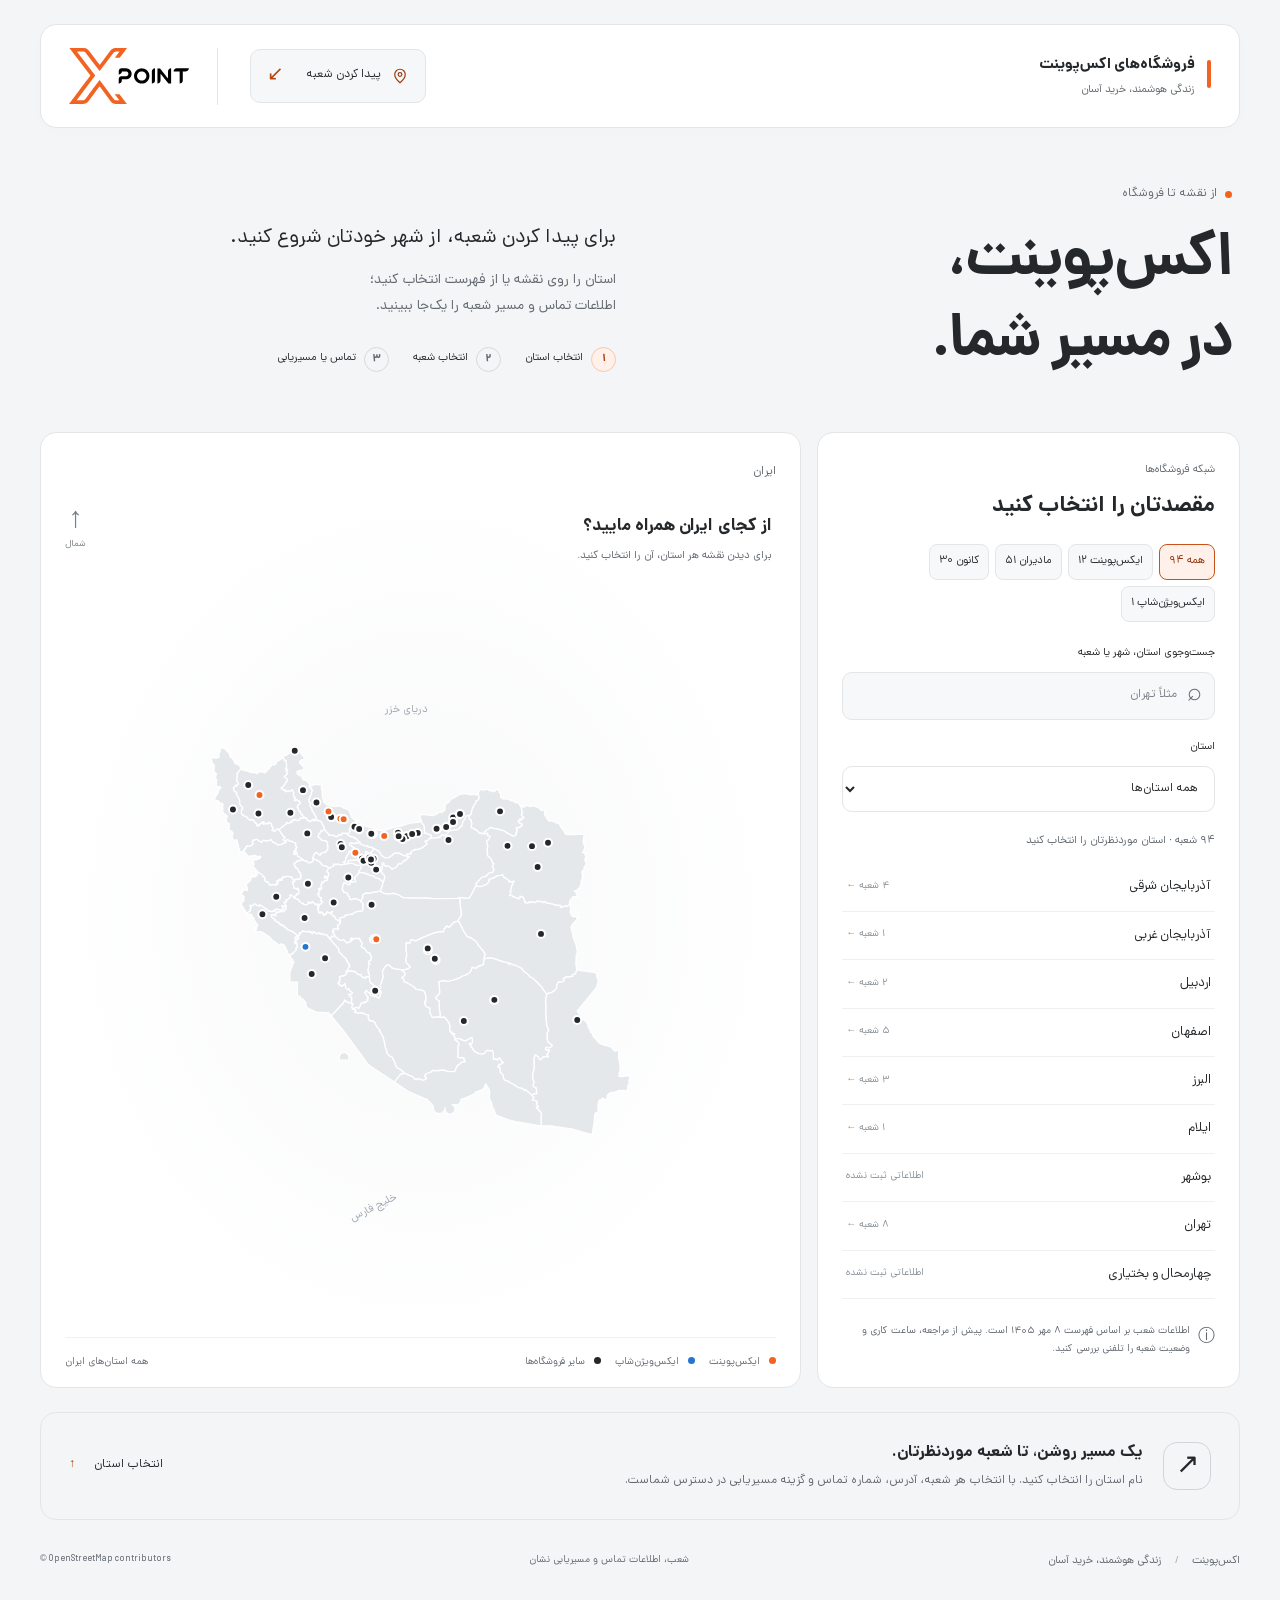
==== index.html @ 2e5a681f "Refine header with left logo and right aligned Persian identity" ====
<!doctype html>
<html lang="fa" dir="rtl">
<head>
  <meta charset="utf-8"><meta name="viewport" content="width=device-width,initial-scale=1">
  <title>شعب اکس‌پوینت | از نقشه تا فروشگاه</title>
  <meta name="description" content="استان خود را روی نقشه ایران انتخاب کنید و اطلاعات شعب اکس‌پوینت را ببینید.">
  <meta name="theme-color" content="#f4f5f6">
  <meta property="og:title" content="شعب اکس‌پوینت | از نقشه تا فروشگاه">
  <meta property="og:description" content="استان را انتخاب کنید، شعبه را پیدا کنید و مسیر را ببینید.">
  <link rel="icon" href="assets/xpoint.svg" type="image/svg+xml">
  <link rel="preload" href="assets/Dana-Regular.woff2" as="font" type="font/woff2" crossorigin>
  <link rel="stylesheet" href="style.css?v=6"><script src="app.js?v=6" defer></script>
</head>
<body>
  <a class="skip" href="#locator">رفتن به نقشه شعب</a>
  <header class="header wrap"><div class="header-title"><strong>فروشگاه‌های اکس‌پوینت</strong><span>زندگی هوشمند، خرید آسان</span></div><a class="header-link" href="#locator"><svg aria-hidden="true" viewBox="0 0 24 24" width="18" height="18" fill="none" stroke="currentColor" stroke-width="1.6"><path d="M19 10c0 5-7 11-7 11S5 15 5 10a7 7 0 1 1 14 0Z"/><circle cx="12" cy="10" r="2.5"/></svg> پیدا کردن شعبه <span aria-hidden="true">↙</span></a><a class="brand" href="#" aria-label="اکس‌پوینت؛ نقشه ایران"><img src="assets/xpoint.svg" alt="X.point" width="120" height="57"></a></header>
  <main class="wrap">
    <section class="intro"><div><p class="eyebrow"><span></span> از نقشه تا فروشگاه</p><h1>اکس‌پوینت،<br>در مسیر شما.</h1></div><div class="intro-copy"><p>برای پیدا کردن شعبه، از شهر خودتان شروع کنید.</p><p class="muted">استان را روی نقشه یا از فهرست انتخاب کنید؛<br>اطلاعات تماس و مسیر شعبه را یک‌جا ببینید.</p><ol class="steps" aria-label="مراحل پیدا کردن شعبه"><li><b>۱</b> انتخاب استان</li><li><b>۲</b> انتخاب شعبه</li><li><b>۳</b> تماس یا مسیریابی</li></ol></div></section>
    <section id="locator" class="locator" aria-label="پیدا کردن شعب اکس‌پوینت">
      <div class="map-panel"><div class="map-top"><nav aria-label="مسیر نقشه"><button id="home" class="crumb" type="button">ایران</button><span id="province-crumb"></span></nav><button id="reset" type="button" class="text-button" hidden>بازگشت به نقشه ایران ↗</button></div><div class="map-heading"><h2 id="map-title">از کجای ایران همراه مایید؟</h2><p id="map-subtitle">برای دیدن نقشه هر استان، آن را انتخاب کنید.</p></div><div class="map-stage" id="map-stage"><svg id="map" viewBox="0 0 800 620" role="group" aria-label="نقشه تعاملی استان‌های ایران"><g id="regions"></g><g id="pins"></g></svg><div class="map-loading" id="map-loading" role="status">در حال آماده‌سازی نقشه…</div><div class="map-tooltip" id="tooltip" aria-hidden="true"></div><span class="sea caspian" id="caspian">دریای خزر</span><span class="sea gulf" id="gulf">خلیج فارس</span><div class="compass" aria-hidden="true">↑<small>شمال</small></div></div><div class="map-bottom"><div class="map-legend"><span><i class="legend-dot"></i> ایکس‌پوینت</span><span><i class="legend-dot xvision"></i> ایکس‌ویژن‌شاپ</span><span><i class="legend-dot other"></i> سایر فروشگاه‌ها</span></div><span id="map-caption">همه استان‌های ایران</span></div></div>
      <aside class="results"><div class="results-head"><span class="eyebrow">شبکه فروشگاه‌ها</span><h2 id="results-title">مقصدتان را انتخاب کنید</h2></div><div class="category-filters" id="category-filters" role="group" aria-label="نوع فروشگاه"></div><label class="search-label" for="search">جست‌وجوی استان، شهر یا شعبه</label><div class="search-box"><span aria-hidden="true">⌕</span><input id="search" type="search" placeholder="مثلاً تهران" autocomplete="off"><button id="clear-search" type="button" aria-label="پاک کردن جست‌وجو" hidden>×</button></div><label class="search-label" for="province-select">استان</label><select id="province-select"><option value="">همه استان‌ها</option></select><div id="status" role="status" class="status"></div><div id="result-list" class="result-list"></div><div class="data-note"><span aria-hidden="true">ⓘ</span><p>اطلاعات شعب بر اساس فهرست ۸ مهر ۱۴۰۵ است. پیش از مراجعه، ساعت کاری و وضعیت شعبه را تلفنی بررسی کنید.</p></div></aside>
    </section>
    <section class="guide"><div class="guide-mark" aria-hidden="true">↗</div><div><h2>یک مسیر روشن، تا شعبه موردنظرتان.</h2><p>نام استان را انتخاب کنید. با انتخاب هر شعبه، آدرس، شماره تماس و گزینه مسیریابی در دسترس شماست.</p></div><a href="#locator">انتخاب استان <span aria-hidden="true">↑</span></a></section>
  </main>
  <footer class="wrap footer"><span>اکس‌پوینت <span class="separator">/</span> زندگی هوشمند، خرید آسان</span><small>شعب، اطلاعات تماس و مسیریابی نشان</small><a href="https://www.openstreetmap.org/copyright" target="_blank" rel="noopener noreferrer" lang="en" dir="ltr">© OpenStreetMap contributors</a></footer>
  <noscript><p class="noscript">برای استفاده از نقشه تعاملی، جاوااسکریپت مرورگر را فعال کنید.</p></noscript>
</body></html>
---- style.css ----
@font-face{font-family:Dana;src:url('assets/Dana-Regular.woff2') format('woff2');font-weight:400;font-display:swap}@font-face{font-family:Dana;src:url('assets/Dana-Bold.woff2') format('woff2');font-weight:700;font-display:swap}
:root{--orange:#f26322;--ink:#25282b;--muted:#626970;--field:#f4f5f6;--line:#e3e5e7;--white:#fff;--soft:#fff1e9}*{box-sizing:border-box}html{scroll-behavior:smooth;scroll-padding-top:24px}body{margin:0;background:var(--field);color:var(--ink);font-family:Dana,Tahoma,sans-serif;line-height:1.8}button,input,select{font:inherit}button,a,select{-webkit-tap-highlight-color:transparent}button,a{touch-action:manipulation}button{cursor:pointer}a{color:inherit;text-decoration:none}button{color:inherit}button:focus-visible,a:focus-visible,input:focus-visible,select:focus-visible,[role=button]:focus-visible{outline:3px solid #ad3d0b;outline-offset:4px}button[hidden],[hidden]{display:none!important}.wrap{width:min(1280px,calc(100% - 80px));margin-inline:auto}.header{display:grid;grid-template-columns:minmax(0,1fr) auto auto;align-items:center;gap:32px;min-height:104px;padding:20px 28px;margin-top:24px;border:1px solid var(--line);border-radius:16px;background:#fff;box-shadow:0 4px 24px #25282b03}.brand{display:flex;align-items:center;justify-content:center;padding-right:28px;border-right:1px solid var(--line)}.brand img{object-fit:contain}.header-title{font-size:15px;line-height:1.8;position:relative;padding-right:16px}.header-title:before{content:"";position:absolute;right:0;top:8px;width:4px;height:28px;background:var(--orange);border-radius:4px}.header-title strong{display:block;font-weight:700}.header-title span{display:block;font-size:11px;color:var(--muted);margin-top:2px}.header-link{display:flex;align-items:center;gap:10px;min-height:44px;padding:8px 16px;border-radius:10px;background:#f6f7f8;border:1px solid var(--line);font-size:12px;transition:background .18s,border-color .18s}.header-link:hover{background:var(--soft);border-color:#f3c4ad}.header-link>svg{color:#9c3d13}.header-link span{color:#b84512;margin-right:12px;font-size:20px}.intro{display:grid;grid-template-columns:1fr 1fr;align-items:center;padding:56px 8px 48px;gap:48px}.eyebrow{font-size:12px;color:var(--muted);margin:0 0 16px;display:flex;align-items:center;gap:8px}.eyebrow span{width:7px;height:7px;background:var(--orange);border-radius:50%}h1{font-size:clamp(38px,4.7vw,64px);line-height:1.35;letter-spacing:-2px;margin:0;font-weight:700}.intro-copy{padding-top:24px}.intro-copy>p:first-child{font-size:20px;margin:0 0 12px}.muted{color:var(--muted);font-size:14px;margin:0}.steps{list-style:none;padding:0;margin:28px 0 0;display:flex;align-items:center;gap:24px;font-size:11px}.steps li{display:flex;align-items:center;gap:8px;white-space:nowrap}.steps b{border:1px solid #d7dadd;border-radius:50%;width:25px;height:25px;display:grid;place-items:center;font-size:11px;color:var(--muted)}.steps li:first-child b{background:var(--soft);border-color:#f5c8b2;color:#aa3e0c}.locator{display:grid;grid-template-columns:minmax(0,1.8fr) minmax(320px,1fr);direction:ltr;gap:16px;align-items:stretch;scroll-margin-top:20px}.map-panel,.results{direction:rtl;border-radius:16px;background:var(--white);border:1px solid var(--line);overflow:hidden}.map-panel{padding:24px 24px 0;position:relative;display:flex;flex-direction:column;min-height:620px}.map-top{display:flex;justify-content:space-between;align-items:center;min-height:32px;font-size:12px}.crumb{border:0;background:none;padding:0;color:var(--muted)}#province-crumb{font-size:12px}#province-crumb:empty{display:none}#province-crumb:not(:empty):before{content:' / ';padding:0 10px;color:#9b9fa4}.text-button{border:0;background:none;font-size:11px;color:#a64215;padding:4px}.map-heading{position:absolute;top:79px;right:28px;z-index:1;pointer-events:none}.map-heading h2{font-size:17px;margin:0 0 4px}.map-heading p{font-size:11px;color:var(--muted);margin:0}.map-stage{position:relative;flex:1;min-height:480px;display:flex;align-items:center;justify-content:center;background:radial-gradient(ellipse at center,#f7f8f9,white 70%)}#map{width:100%;height:490px;overflow:visible}.region{fill:#e5e8eb;stroke:#fff;stroke-width:1.25;vector-effect:non-scaling-stroke;cursor:pointer;transition:fill .18s}.region:hover,.region:focus-visible{fill:#d7dce1;outline:none;stroke:#65717d;stroke-width:2}.region.selected{fill:#e5e8eb;stroke:#fff}.region.dim{fill:#f1f2f3;cursor:pointer}.map-tooltip{position:absolute;pointer-events:none;padding:5px 13px;background:#25282b;color:#fff;border-radius:8px;font-size:12px;opacity:0;z-index:4;transform:translate(-50%,-120%)}.map-tooltip.visible{opacity:1}.sea{position:absolute;color:#9da7b0;font-size:11px;pointer-events:none}.caspian{top:25%;left:45%}.gulf{bottom:14%;left:40%;transform:rotate(-27deg)}.compass{position:absolute;left:0;top:16px;font-size:29px;color:#7a8289;line-height:1.2;text-align:center}.compass small{display:block;font-size:9px}.map-bottom{border-top:1px solid #eef0f1;display:flex;align-items:center;justify-content:space-between;gap:12px;font-size:10px;color:var(--muted);min-height:50px}.legend-dot{display:inline-block;width:7px;height:7px;background:var(--orange);border-radius:50%;margin-left:6px}.legend-dot.other{background:#25282b}.legend-dot.xvision{background:#2474d2}.map-legend{display:flex;gap:14px;flex-wrap:wrap}.map-bottom{flex-wrap:wrap;padding:10px 0}.map-loading{position:absolute;font-size:13px;color:var(--muted)}.results{padding:28px 24px;display:flex;flex-direction:column}.results-head .eyebrow{font-size:11px;margin-bottom:8px}.results-head h2{font-size:22px;line-height:1.6;margin:0 0 24px}.search-label{font-size:11px;display:block;margin-bottom:8px}.search-box{display:flex;align-items:center;background:#f7f8f9;border:1px solid var(--line);border-radius:10px;padding:0 12px;margin-bottom:18px;height:48px;gap:8px}.search-box>span{font-size:25px;color:var(--muted)}input{border:0;background:none;width:100%;min-width:0;font-size:12px;outline-offset:0}input::placeholder{color:#7d848b}input::-webkit-search-cancel-button{display:none}.search-box button{background:none;border:0;font-size:22px}select{width:100%;height:46px;background:white;border:1px solid var(--line);border-radius:10px;padding:0 12px;font-size:12px;color:var(--ink)}.status{font-size:11px;color:var(--muted);margin:20px 0 12px}.result-list{max-height:380px;overflow-y:auto;scrollbar-width:thin;min-height:130px}.province-option{display:flex;align-items:center;justify-content:space-between;width:100%;background:none;border:0;border-bottom:1px solid #eef0f1;padding:12px 4px;text-align:right;font-size:13px;gap:10px}.province-option:hover{color:#b64410;background:#fff8f4}.province-option span{font-size:18px;color:#879099}.empty{border:1px dashed #d9dde1;border-radius:12px;padding:24px 16px;text-align:center;background:#fafbfc}.empty .empty-icon{font-size:29px;color:#8b939b}.empty h3{font-size:14px;margin:8px 0}.empty p{font-size:12px;color:var(--muted);margin:0}.data-note{margin-top:auto;padding-top:20px;display:flex;gap:8px;color:var(--muted)}.data-note>span{font-size:17px}.data-note p{font-size:10px;margin:0}.branch-card{padding:16px;border:1px solid var(--line);border-radius:12px;margin-bottom:12px;cursor:pointer}.branch-card.active{border-color:var(--orange);background:#fffaf7}.branch-card h3{font-size:15px;margin:0 0 8px}.branch-card p{font-size:12px;margin:6px 0;color:var(--muted)}.branch-city{font-size:10px;color:#a83e0d}.branch-actions{display:flex;gap:8px;margin-top:16px;flex-wrap:wrap}.branch-actions a{font-size:11px;padding:8px 12px;background:#f3f4f5;border-radius:8px}.branch-actions a.primary{background:var(--orange);color:#181818;font-weight:700}.pin{cursor:pointer;stroke:white;stroke-width:2;vector-effect:non-scaling-stroke;fill:#25282b}.pin[data-store-category="xpoint"]{fill:var(--orange)}.pin[data-store-category="xvision"]{fill:#2474d2}.pin.active{stroke:#59636c;stroke-width:3}.pin:hover,.pin:focus-visible{stroke:#59636c;stroke-width:3;outline:none}.guide{margin:24px 0 0;padding:26px 28px;display:flex;align-items:center;gap:20px;border:1px solid var(--line);border-radius:16px}.guide-mark{width:48px;height:48px;border:1px solid #d1d5d9;border-radius:14px;font-size:28px;display:grid;place-items:center;flex-shrink:0}.guide h2{font-size:16px;margin:0 0 3px}.guide p{font-size:12px;color:var(--muted);margin:0}.guide>a{margin-right:auto;font-size:12px;white-space:nowrap}.guide>a span{margin-right:16px;color:#ac410f}.footer{display:flex;justify-content:space-between;padding:32px 0;font-size:11px;color:var(--muted);gap:20px}.footer small{font-size:10px}.separator{padding:0 10px;color:#afb4ba}.skip{position:fixed;top:-100px;right:16px;z-index:10;background:white;padding:10px}.skip:focus{top:10px}.noscript{padding:24px;text-align:center}.error-message{padding:24px;font-size:13px}.retry{display:block;margin:12px auto;padding:8px 18px;border:1px solid var(--line);border-radius:8px;background:white}
@media(min-width:1500px){.intro{padding-top:64px;padding-bottom:56px}}@media(max-width:1000px){.wrap{width:calc(100% - 40px)}.locator{grid-template-columns:minmax(0,1.4fr) minmax(290px,1fr)}.steps{gap:12px}.intro{gap:24px}h1{font-size:48px}.intro-copy>p:first-child{font-size:17px}.map-panel{padding:20px 16px 0}.map-heading{right:20px}.results{padding:24px 18px}}@media(max-width:740px){.wrap{width:calc(100% - 32px)}.header{grid-template-columns:minmax(0,1fr) auto;min-height:88px;gap:16px;padding:16px;margin-top:16px;border-radius:14px}.brand{padding-right:16px}.brand img{width:96px;height:46px}.header-title{font-size:12px;padding-right:0}.header-title:before{display:none}.header-title span{font-size:10px}.header-link{display:none}.intro{grid-template-columns:1fr;gap:20px;padding:32px 4px}h1{font-size:43px;letter-spacing:-1px}h1 br{display:none}.intro-copy{padding:0}.intro-copy>p:first-child{font-size:16px}.muted{font-size:12px}.muted br{display:none}.eyebrow{margin-bottom:12px}.steps{margin-top:20px;gap:16px;font-size:10px}.steps b{width:22px;height:22px}.locator{grid-template-columns:1fr;gap:16px}.map-panel{min-height:455px}.map-stage{min-height:340px}#map{height:345px}.map-heading{top:64px}.map-heading h2{font-size:14px}.map-heading p{font-size:10px}.map-bottom{min-height:44px}.compass{top:54px;font-size:24px}.results{padding:24px}.results-head h2{font-size:20px;margin-bottom:18px}.result-list{max-height:280px}.guide{padding:20px;gap:12px;flex-wrap:wrap}.guide h2{font-size:14px}.guide p{font-size:11px}.guide-mark{display:none}.guide>a{margin-right:0}.footer{flex-direction:column;gap:4px;padding:24px 0}.sea{font-size:9px}}
@media(prefers-reduced-motion:reduce){html{scroll-behavior:auto}*,*:before,*:after{transition:none!important;animation:none!important}}
.category-filters{display:flex;flex-wrap:wrap;gap:6px;margin:-4px 0 22px}.category-filters button{border:1px solid var(--line);background:#f7f8f9;border-radius:8px;padding:6px 9px;font-size:11px;min-height:36px}.category-filters button[aria-pressed=true]{border-color:#c9521c;background:var(--soft);color:#8e3009}.branch-meta{display:flex;justify-content:space-between;gap:8px;align-items:center;margin-bottom:8px}.category-badge{font-size:10px;background:#eff1f3;padding:2px 8px;border-radius:6px}.branch-card .branch-status{color:#8f390e;background:#fff1e9;border-radius:6px;padding:6px 8px;font-size:11px}.branch-card .location-note{font-size:10px;color:#626970}.phone-number{white-space:pre-line;text-align:right;unicode-bidi:plaintext}.copy-address{border:1px solid var(--line);background:white;border-radius:8px;padding:8px 10px;font-size:11px}.province-option span{font-size:10px}.result-list{max-height:440px}.footer>a{font-size:9px}.branch-actions a,.branch-actions button{min-height:40px;display:inline-flex;align-items:center}
@media(max-width:740px){.result-list{max-height:460px}}
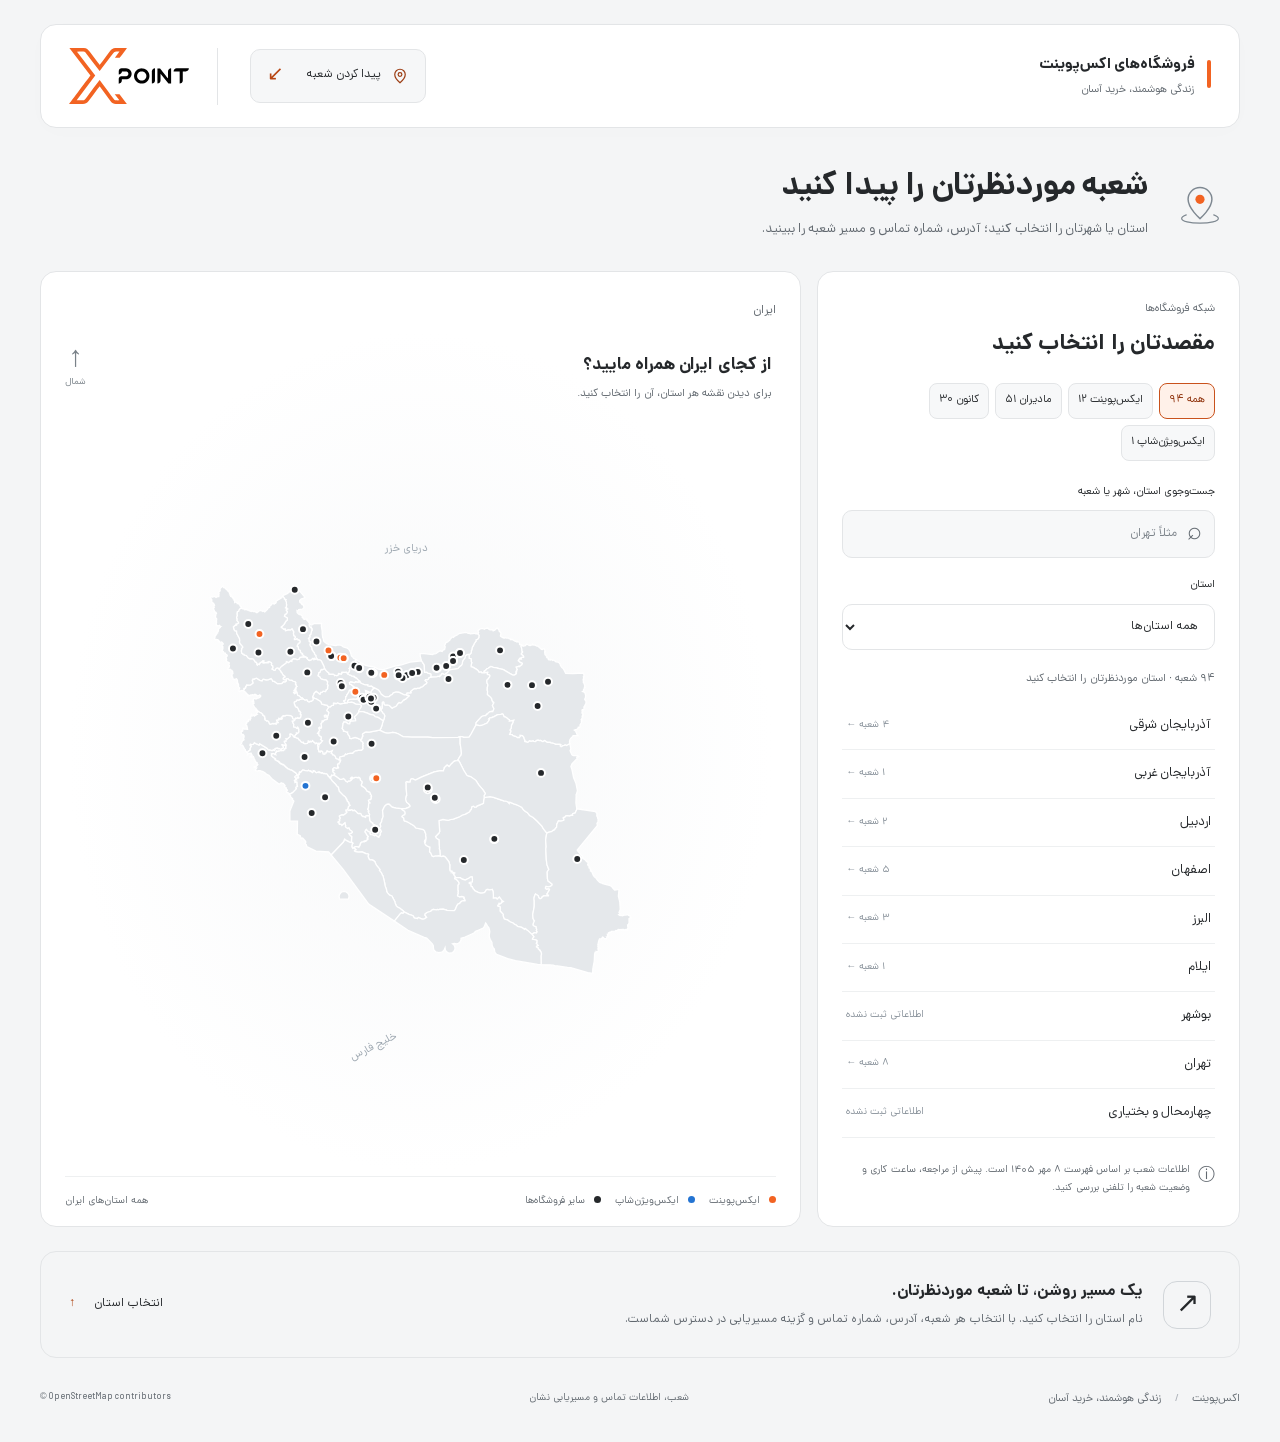
==== commit d70ba352: "Replace oversized hero with compact branch finder introduction" ====
--- a/index.html
+++ b/index.html
@@ -9,13 +9,13 @@
   <meta property="og:description" content="استان را انتخاب کنید، شعبه را پیدا کنید و مسیر را ببینید.">
   <link rel="icon" href="assets/xpoint.svg" type="image/svg+xml">
   <link rel="preload" href="assets/Dana-Regular.woff2" as="font" type="font/woff2" crossorigin>
-  <link rel="stylesheet" href="style.css?v=6"><script src="app.js?v=6" defer></script>
+  <link rel="stylesheet" href="style.css?v=7"><script src="app.js?v=7" defer></script>
 </head>
 <body>
   <a class="skip" href="#locator">رفتن به نقشه شعب</a>
   <header class="header wrap"><div class="header-title"><strong>فروشگاه‌های اکس‌پوینت</strong><span>زندگی هوشمند، خرید آسان</span></div><a class="header-link" href="#locator"><svg aria-hidden="true" viewBox="0 0 24 24" width="18" height="18" fill="none" stroke="currentColor" stroke-width="1.6"><path d="M19 10c0 5-7 11-7 11S5 15 5 10a7 7 0 1 1 14 0Z"/><circle cx="12" cy="10" r="2.5"/></svg> پیدا کردن شعبه <span aria-hidden="true">↙</span></a><a class="brand" href="#" aria-label="اکس‌پوینت؛ نقشه ایران"><img src="assets/xpoint.svg" alt="X.point" width="120" height="57"></a></header>
   <main class="wrap">
-    <section class="intro"><div><p class="eyebrow"><span></span> از نقشه تا فروشگاه</p><h1>اکس‌پوینت،<br>در مسیر شما.</h1></div><div class="intro-copy"><p>برای پیدا کردن شعبه، از شهر خودتان شروع کنید.</p><p class="muted">استان را روی نقشه یا از فهرست انتخاب کنید؛<br>اطلاعات تماس و مسیر شعبه را یک‌جا ببینید.</p><ol class="steps" aria-label="مراحل پیدا کردن شعبه"><li><b>۱</b> انتخاب استان</li><li><b>۲</b> انتخاب شعبه</li><li><b>۳</b> تماس یا مسیریابی</li></ol></div></section>
+    <section class="locator-intro" aria-labelledby="page-title"><div class="intro-symbol" aria-hidden="true"><svg viewBox="0 0 48 48" fill="none"><path d="M37 20c0 10-13 21-13 21S11 30 11 20a13 13 0 1 1 26 0Z" stroke="currentColor" stroke-width="1.6"/><circle cx="24" cy="20" r="5" fill="#f26322"/><path d="M9 37c-3 1-5 2-5 4 0 3 9 5 20 5s20-2 20-5c0-2-2-3-5-4" stroke="currentColor" stroke-width="1.3" stroke-linecap="round"/></svg></div><div><h1 id="page-title">شعبه موردنظرتان را پیدا کنید</h1><p>استان یا شهرتان را انتخاب کنید؛ آدرس، شماره تماس و مسیر شعبه را ببینید.</p></div></section>
     <section id="locator" class="locator" aria-label="پیدا کردن شعب اکس‌پوینت">
       <div class="map-panel"><div class="map-top"><nav aria-label="مسیر نقشه"><button id="home" class="crumb" type="button">ایران</button><span id="province-crumb"></span></nav><button id="reset" type="button" class="text-button" hidden>بازگشت به نقشه ایران ↗</button></div><div class="map-heading"><h2 id="map-title">از کجای ایران همراه مایید؟</h2><p id="map-subtitle">برای دیدن نقشه هر استان، آن را انتخاب کنید.</p></div><div class="map-stage" id="map-stage"><svg id="map" viewBox="0 0 800 620" role="group" aria-label="نقشه تعاملی استان‌های ایران"><g id="regions"></g><g id="pins"></g></svg><div class="map-loading" id="map-loading" role="status">در حال آماده‌سازی نقشه…</div><div class="map-tooltip" id="tooltip" aria-hidden="true"></div><span class="sea caspian" id="caspian">دریای خزر</span><span class="sea gulf" id="gulf">خلیج فارس</span><div class="compass" aria-hidden="true">↑<small>شمال</small></div></div><div class="map-bottom"><div class="map-legend"><span><i class="legend-dot"></i> ایکس‌پوینت</span><span><i class="legend-dot xvision"></i> ایکس‌ویژن‌شاپ</span><span><i class="legend-dot other"></i> سایر فروشگاه‌ها</span></div><span id="map-caption">همه استان‌های ایران</span></div></div>
       <aside class="results"><div class="results-head"><span class="eyebrow">شبکه فروشگاه‌ها</span><h2 id="results-title">مقصدتان را انتخاب کنید</h2></div><div class="category-filters" id="category-filters" role="group" aria-label="نوع فروشگاه"></div><label class="search-label" for="search">جست‌وجوی استان، شهر یا شعبه</label><div class="search-box"><span aria-hidden="true">⌕</span><input id="search" type="search" placeholder="مثلاً تهران" autocomplete="off"><button id="clear-search" type="button" aria-label="پاک کردن جست‌وجو" hidden>×</button></div><label class="search-label" for="province-select">استان</label><select id="province-select"><option value="">همه استان‌ها</option></select><div id="status" role="status" class="status"></div><div id="result-list" class="result-list"></div><div class="data-note"><span aria-hidden="true">ⓘ</span><p>اطلاعات شعب بر اساس فهرست ۸ مهر ۱۴۰۵ است. پیش از مراجعه، ساعت کاری و وضعیت شعبه را تلفنی بررسی کنید.</p></div></aside>
--- a/style.css
+++ b/style.css
@@ -1,6 +1,9 @@
 @font-face{font-family:Dana;src:url('assets/Dana-Regular.woff2') format('woff2');font-weight:400;font-display:swap}@font-face{font-family:Dana;src:url('assets/Dana-Bold.woff2') format('woff2');font-weight:700;font-display:swap}
-:root{--orange:#f26322;--ink:#25282b;--muted:#626970;--field:#f4f5f6;--line:#e3e5e7;--white:#fff;--soft:#fff1e9}*{box-sizing:border-box}html{scroll-behavior:smooth;scroll-padding-top:24px}body{margin:0;background:var(--field);color:var(--ink);font-family:Dana,Tahoma,sans-serif;line-height:1.8}button,input,select{font:inherit}button,a,select{-webkit-tap-highlight-color:transparent}button,a{touch-action:manipulation}button{cursor:pointer}a{color:inherit;text-decoration:none}button{color:inherit}button:focus-visible,a:focus-visible,input:focus-visible,select:focus-visible,[role=button]:focus-visible{outline:3px solid #ad3d0b;outline-offset:4px}button[hidden],[hidden]{display:none!important}.wrap{width:min(1280px,calc(100% - 80px));margin-inline:auto}.header{display:grid;grid-template-columns:minmax(0,1fr) auto auto;align-items:center;gap:32px;min-height:104px;padding:20px 28px;margin-top:24px;border:1px solid var(--line);border-radius:16px;background:#fff;box-shadow:0 4px 24px #25282b03}.brand{display:flex;align-items:center;justify-content:center;padding-right:28px;border-right:1px solid var(--line)}.brand img{object-fit:contain}.header-title{font-size:15px;line-height:1.8;position:relative;padding-right:16px}.header-title:before{content:"";position:absolute;right:0;top:8px;width:4px;height:28px;background:var(--orange);border-radius:4px}.header-title strong{display:block;font-weight:700}.header-title span{display:block;font-size:11px;color:var(--muted);margin-top:2px}.header-link{display:flex;align-items:center;gap:10px;min-height:44px;padding:8px 16px;border-radius:10px;background:#f6f7f8;border:1px solid var(--line);font-size:12px;transition:background .18s,border-color .18s}.header-link:hover{background:var(--soft);border-color:#f3c4ad}.header-link>svg{color:#9c3d13}.header-link span{color:#b84512;margin-right:12px;font-size:20px}.intro{display:grid;grid-template-columns:1fr 1fr;align-items:center;padding:56px 8px 48px;gap:48px}.eyebrow{font-size:12px;color:var(--muted);margin:0 0 16px;display:flex;align-items:center;gap:8px}.eyebrow span{width:7px;height:7px;background:var(--orange);border-radius:50%}h1{font-size:clamp(38px,4.7vw,64px);line-height:1.35;letter-spacing:-2px;margin:0;font-weight:700}.intro-copy{padding-top:24px}.intro-copy>p:first-child{font-size:20px;margin:0 0 12px}.muted{color:var(--muted);font-size:14px;margin:0}.steps{list-style:none;padding:0;margin:28px 0 0;display:flex;align-items:center;gap:24px;font-size:11px}.steps li{display:flex;align-items:center;gap:8px;white-space:nowrap}.steps b{border:1px solid #d7dadd;border-radius:50%;width:25px;height:25px;display:grid;place-items:center;font-size:11px;color:var(--muted)}.steps li:first-child b{background:var(--soft);border-color:#f5c8b2;color:#aa3e0c}.locator{display:grid;grid-template-columns:minmax(0,1.8fr) minmax(320px,1fr);direction:ltr;gap:16px;align-items:stretch;scroll-margin-top:20px}.map-panel,.results{direction:rtl;border-radius:16px;background:var(--white);border:1px solid var(--line);overflow:hidden}.map-panel{padding:24px 24px 0;position:relative;display:flex;flex-direction:column;min-height:620px}.map-top{display:flex;justify-content:space-between;align-items:center;min-height:32px;font-size:12px}.crumb{border:0;background:none;padding:0;color:var(--muted)}#province-crumb{font-size:12px}#province-crumb:empty{display:none}#province-crumb:not(:empty):before{content:' / ';padding:0 10px;color:#9b9fa4}.text-button{border:0;background:none;font-size:11px;color:#a64215;padding:4px}.map-heading{position:absolute;top:79px;right:28px;z-index:1;pointer-events:none}.map-heading h2{font-size:17px;margin:0 0 4px}.map-heading p{font-size:11px;color:var(--muted);margin:0}.map-stage{position:relative;flex:1;min-height:480px;display:flex;align-items:center;justify-content:center;background:radial-gradient(ellipse at center,#f7f8f9,white 70%)}#map{width:100%;height:490px;overflow:visible}.region{fill:#e5e8eb;stroke:#fff;stroke-width:1.25;vector-effect:non-scaling-stroke;cursor:pointer;transition:fill .18s}.region:hover,.region:focus-visible{fill:#d7dce1;outline:none;stroke:#65717d;stroke-width:2}.region.selected{fill:#e5e8eb;stroke:#fff}.region.dim{fill:#f1f2f3;cursor:pointer}.map-tooltip{position:absolute;pointer-events:none;padding:5px 13px;background:#25282b;color:#fff;border-radius:8px;font-size:12px;opacity:0;z-index:4;transform:translate(-50%,-120%)}.map-tooltip.visible{opacity:1}.sea{position:absolute;color:#9da7b0;font-size:11px;pointer-events:none}.caspian{top:25%;left:45%}.gulf{bottom:14%;left:40%;transform:rotate(-27deg)}.compass{position:absolute;left:0;top:16px;font-size:29px;color:#7a8289;line-height:1.2;text-align:center}.compass small{display:block;font-size:9px}.map-bottom{border-top:1px solid #eef0f1;display:flex;align-items:center;justify-content:space-between;gap:12px;font-size:10px;color:var(--muted);min-height:50px}.legend-dot{display:inline-block;width:7px;height:7px;background:var(--orange);border-radius:50%;margin-left:6px}.legend-dot.other{background:#25282b}.legend-dot.xvision{background:#2474d2}.map-legend{display:flex;gap:14px;flex-wrap:wrap}.map-bottom{flex-wrap:wrap;padding:10px 0}.map-loading{position:absolute;font-size:13px;color:var(--muted)}.results{padding:28px 24px;display:flex;flex-direction:column}.results-head .eyebrow{font-size:11px;margin-bottom:8px}.results-head h2{font-size:22px;line-height:1.6;margin:0 0 24px}.search-label{font-size:11px;display:block;margin-bottom:8px}.search-box{display:flex;align-items:center;background:#f7f8f9;border:1px solid var(--line);border-radius:10px;padding:0 12px;margin-bottom:18px;height:48px;gap:8px}.search-box>span{font-size:25px;color:var(--muted)}input{border:0;background:none;width:100%;min-width:0;font-size:12px;outline-offset:0}input::placeholder{color:#7d848b}input::-webkit-search-cancel-button{display:none}.search-box button{background:none;border:0;font-size:22px}select{width:100%;height:46px;background:white;border:1px solid var(--line);border-radius:10px;padding:0 12px;font-size:12px;color:var(--ink)}.status{font-size:11px;color:var(--muted);margin:20px 0 12px}.result-list{max-height:380px;overflow-y:auto;scrollbar-width:thin;min-height:130px}.province-option{display:flex;align-items:center;justify-content:space-between;width:100%;background:none;border:0;border-bottom:1px solid #eef0f1;padding:12px 4px;text-align:right;font-size:13px;gap:10px}.province-option:hover{color:#b64410;background:#fff8f4}.province-option span{font-size:18px;color:#879099}.empty{border:1px dashed #d9dde1;border-radius:12px;padding:24px 16px;text-align:center;background:#fafbfc}.empty .empty-icon{font-size:29px;color:#8b939b}.empty h3{font-size:14px;margin:8px 0}.empty p{font-size:12px;color:var(--muted);margin:0}.data-note{margin-top:auto;padding-top:20px;display:flex;gap:8px;color:var(--muted)}.data-note>span{font-size:17px}.data-note p{font-size:10px;margin:0}.branch-card{padding:16px;border:1px solid var(--line);border-radius:12px;margin-bottom:12px;cursor:pointer}.branch-card.active{border-color:var(--orange);background:#fffaf7}.branch-card h3{font-size:15px;margin:0 0 8px}.branch-card p{font-size:12px;margin:6px 0;color:var(--muted)}.branch-city{font-size:10px;color:#a83e0d}.branch-actions{display:flex;gap:8px;margin-top:16px;flex-wrap:wrap}.branch-actions a{font-size:11px;padding:8px 12px;background:#f3f4f5;border-radius:8px}.branch-actions a.primary{background:var(--orange);color:#181818;font-weight:700}.pin{cursor:pointer;stroke:white;stroke-width:2;vector-effect:non-scaling-stroke;fill:#25282b}.pin[data-store-category="xpoint"]{fill:var(--orange)}.pin[data-store-category="xvision"]{fill:#2474d2}.pin.active{stroke:#59636c;stroke-width:3}.pin:hover,.pin:focus-visible{stroke:#59636c;stroke-width:3;outline:none}.guide{margin:24px 0 0;padding:26px 28px;display:flex;align-items:center;gap:20px;border:1px solid var(--line);border-radius:16px}.guide-mark{width:48px;height:48px;border:1px solid #d1d5d9;border-radius:14px;font-size:28px;display:grid;place-items:center;flex-shrink:0}.guide h2{font-size:16px;margin:0 0 3px}.guide p{font-size:12px;color:var(--muted);margin:0}.guide>a{margin-right:auto;font-size:12px;white-space:nowrap}.guide>a span{margin-right:16px;color:#ac410f}.footer{display:flex;justify-content:space-between;padding:32px 0;font-size:11px;color:var(--muted);gap:20px}.footer small{font-size:10px}.separator{padding:0 10px;color:#afb4ba}.skip{position:fixed;top:-100px;right:16px;z-index:10;background:white;padding:10px}.skip:focus{top:10px}.noscript{padding:24px;text-align:center}.error-message{padding:24px;font-size:13px}.retry{display:block;margin:12px auto;padding:8px 18px;border:1px solid var(--line);border-radius:8px;background:white}
-@media(min-width:1500px){.intro{padding-top:64px;padding-bottom:56px}}@media(max-width:1000px){.wrap{width:calc(100% - 40px)}.locator{grid-template-columns:minmax(0,1.4fr) minmax(290px,1fr)}.steps{gap:12px}.intro{gap:24px}h1{font-size:48px}.intro-copy>p:first-child{font-size:17px}.map-panel{padding:20px 16px 0}.map-heading{right:20px}.results{padding:24px 18px}}@media(max-width:740px){.wrap{width:calc(100% - 32px)}.header{grid-template-columns:minmax(0,1fr) auto;min-height:88px;gap:16px;padding:16px;margin-top:16px;border-radius:14px}.brand{padding-right:16px}.brand img{width:96px;height:46px}.header-title{font-size:12px;padding-right:0}.header-title:before{display:none}.header-title span{font-size:10px}.header-link{display:none}.intro{grid-template-columns:1fr;gap:20px;padding:32px 4px}h1{font-size:43px;letter-spacing:-1px}h1 br{display:none}.intro-copy{padding:0}.intro-copy>p:first-child{font-size:16px}.muted{font-size:12px}.muted br{display:none}.eyebrow{margin-bottom:12px}.steps{margin-top:20px;gap:16px;font-size:10px}.steps b{width:22px;height:22px}.locator{grid-template-columns:1fr;gap:16px}.map-panel{min-height:455px}.map-stage{min-height:340px}#map{height:345px}.map-heading{top:64px}.map-heading h2{font-size:14px}.map-heading p{font-size:10px}.map-bottom{min-height:44px}.compass{top:54px;font-size:24px}.results{padding:24px}.results-head h2{font-size:20px;margin-bottom:18px}.result-list{max-height:280px}.guide{padding:20px;gap:12px;flex-wrap:wrap}.guide h2{font-size:14px}.guide p{font-size:11px}.guide-mark{display:none}.guide>a{margin-right:0}.footer{flex-direction:column;gap:4px;padding:24px 0}.sea{font-size:9px}}
+:root{--orange:#f26322;--ink:#25282b;--muted:#626970;--field:#f4f5f6;--line:#e3e5e7;--white:#fff;--soft:#fff1e9}*{box-sizing:border-box}html{scroll-behavior:smooth;scroll-padding-top:24px}body{margin:0;background:var(--field);color:var(--ink);font-family:Dana,Tahoma,sans-serif;line-height:1.8}button,input,select{font:inherit}button,a,select{-webkit-tap-highlight-color:transparent}button,a{touch-action:manipulation}button{cursor:pointer}a{color:inherit;text-decoration:none}button{color:inherit}button:focus-visible,a:focus-visible,input:focus-visible,select:focus-visible,[role=button]:focus-visible{outline:3px solid #ad3d0b;outline-offset:4px}button[hidden],[hidden]{display:none!important}.wrap{width:min(1280px,calc(100% - 80px));margin-inline:auto}.header{display:grid;grid-template-columns:minmax(0,1fr) auto auto;align-items:center;gap:32px;min-height:104px;padding:20px 28px;margin-top:24px;border:1px solid var(--line);border-radius:16px;background:#fff;box-shadow:0 4px 24px #25282b03}.brand{display:flex;align-items:center;justify-content:center;padding-right:28px;border-right:1px solid var(--line)}.brand img{object-fit:contain}.header-title{font-size:15px;line-height:1.8;position:relative;padding-right:16px}.header-title:before{content:"";position:absolute;right:0;top:8px;width:4px;height:28px;background:var(--orange);border-radius:4px}.header-title strong{display:block;font-weight:700}.header-title span{display:block;font-size:11px;color:var(--muted);margin-top:2px}.header-link{display:flex;align-items:center;gap:10px;min-height:44px;padding:8px 16px;border-radius:10px;background:#f6f7f8;border:1px solid var(--line);font-size:12px;transition:background .18s,border-color .18s}.header-link:hover{background:var(--soft);border-color:#f3c4ad}.header-link>svg{color:#9c3d13}.header-link span{color:#b84512;margin-right:12px;font-size:20px}.eyebrow{font-size:12px;color:var(--muted);margin:0 0 16px;display:flex;align-items:center;gap:8px}.eyebrow span{width:7px;height:7px;background:var(--orange);border-radius:50%}.locator{display:grid;grid-template-columns:minmax(0,1.8fr) minmax(320px,1fr);direction:ltr;gap:16px;align-items:stretch;scroll-margin-top:20px}.map-panel,.results{direction:rtl;border-radius:16px;background:var(--white);border:1px solid var(--line);overflow:hidden}.map-panel{padding:24px 24px 0;position:relative;display:flex;flex-direction:column;min-height:620px}.map-top{display:flex;justify-content:space-between;align-items:center;min-height:32px;font-size:12px}.crumb{border:0;background:none;padding:0;color:var(--muted)}#province-crumb{font-size:12px}#province-crumb:empty{display:none}#province-crumb:not(:empty):before{content:' / ';padding:0 10px;color:#9b9fa4}.text-button{border:0;background:none;font-size:11px;color:#a64215;padding:4px}.map-heading{position:absolute;top:79px;right:28px;z-index:1;pointer-events:none}.map-heading h2{font-size:17px;margin:0 0 4px}.map-heading p{font-size:11px;color:var(--muted);margin:0}.map-stage{position:relative;flex:1;min-height:480px;display:flex;align-items:center;justify-content:center;background:radial-gradient(ellipse at center,#f7f8f9,white 70%)}#map{width:100%;height:490px;overflow:visible}.region{fill:#e5e8eb;stroke:#fff;stroke-width:1.25;vector-effect:non-scaling-stroke;cursor:pointer;transition:fill .18s}.region:hover,.region:focus-visible{fill:#d7dce1;outline:none;stroke:#65717d;stroke-width:2}.region.selected{fill:#e5e8eb;stroke:#fff}.region.dim{fill:#f1f2f3;cursor:pointer}.map-tooltip{position:absolute;pointer-events:none;padding:5px 13px;background:#25282b;color:#fff;border-radius:8px;font-size:12px;opacity:0;z-index:4;transform:translate(-50%,-120%)}.map-tooltip.visible{opacity:1}.sea{position:absolute;color:#9da7b0;font-size:11px;pointer-events:none}.caspian{top:25%;left:45%}.gulf{bottom:14%;left:40%;transform:rotate(-27deg)}.compass{position:absolute;left:0;top:16px;font-size:29px;color:#7a8289;line-height:1.2;text-align:center}.compass small{display:block;font-size:9px}.map-bottom{border-top:1px solid #eef0f1;display:flex;align-items:center;justify-content:space-between;gap:12px;font-size:10px;color:var(--muted);min-height:50px}.legend-dot{display:inline-block;width:7px;height:7px;background:var(--orange);border-radius:50%;margin-left:6px}.legend-dot.other{background:#25282b}.legend-dot.xvision{background:#2474d2}.map-legend{display:flex;gap:14px;flex-wrap:wrap}.map-bottom{flex-wrap:wrap;padding:10px 0}.map-loading{position:absolute;font-size:13px;color:var(--muted)}.results{padding:28px 24px;display:flex;flex-direction:column}.results-head .eyebrow{font-size:11px;margin-bottom:8px}.results-head h2{font-size:22px;line-height:1.6;margin:0 0 24px}.search-label{font-size:11px;display:block;margin-bottom:8px}.search-box{display:flex;align-items:center;background:#f7f8f9;border:1px solid var(--line);border-radius:10px;padding:0 12px;margin-bottom:18px;height:48px;gap:8px}.search-box>span{font-size:25px;color:var(--muted)}input{border:0;background:none;width:100%;min-width:0;font-size:12px;outline-offset:0}input::placeholder{color:#7d848b}input::-webkit-search-cancel-button{display:none}.search-box button{background:none;border:0;font-size:22px}select{width:100%;height:46px;background:white;border:1px solid var(--line);border-radius:10px;padding:0 12px;font-size:12px;color:var(--ink)}.status{font-size:11px;color:var(--muted);margin:20px 0 12px}.result-list{max-height:380px;overflow-y:auto;scrollbar-width:thin;min-height:130px}.province-option{display:flex;align-items:center;justify-content:space-between;width:100%;background:none;border:0;border-bottom:1px solid #eef0f1;padding:12px 4px;text-align:right;font-size:13px;gap:10px}.province-option:hover{color:#b64410;background:#fff8f4}.province-option span{font-size:18px;color:#879099}.empty{border:1px dashed #d9dde1;border-radius:12px;padding:24px 16px;text-align:center;background:#fafbfc}.empty .empty-icon{font-size:29px;color:#8b939b}.empty h3{font-size:14px;margin:8px 0}.empty p{font-size:12px;color:var(--muted);margin:0}.data-note{margin-top:auto;padding-top:20px;display:flex;gap:8px;color:var(--muted)}.data-note>span{font-size:17px}.data-note p{font-size:10px;margin:0}.branch-card{padding:16px;border:1px solid var(--line);border-radius:12px;margin-bottom:12px;cursor:pointer}.branch-card.active{border-color:var(--orange);background:#fffaf7}.branch-card h3{font-size:15px;margin:0 0 8px}.branch-card p{font-size:12px;margin:6px 0;color:var(--muted)}.branch-city{font-size:10px;color:#a83e0d}.branch-actions{display:flex;gap:8px;margin-top:16px;flex-wrap:wrap}.branch-actions a{font-size:11px;padding:8px 12px;background:#f3f4f5;border-radius:8px}.branch-actions a.primary{background:var(--orange);color:#181818;font-weight:700}.pin{cursor:pointer;stroke:white;stroke-width:2;vector-effect:non-scaling-stroke;fill:#25282b}.pin[data-store-category="xpoint"]{fill:var(--orange)}.pin[data-store-category="xvision"]{fill:#2474d2}.pin.active{stroke:#59636c;stroke-width:3}.pin:hover,.pin:focus-visible{stroke:#59636c;stroke-width:3;outline:none}.guide{margin:24px 0 0;padding:26px 28px;display:flex;align-items:center;gap:20px;border:1px solid var(--line);border-radius:16px}.guide-mark{width:48px;height:48px;border:1px solid #d1d5d9;border-radius:14px;font-size:28px;display:grid;place-items:center;flex-shrink:0}.guide h2{font-size:16px;margin:0 0 3px}.guide p{font-size:12px;color:var(--muted);margin:0}.guide>a{margin-right:auto;font-size:12px;white-space:nowrap}.guide>a span{margin-right:16px;color:#ac410f}.footer{display:flex;justify-content:space-between;padding:32px 0;font-size:11px;color:var(--muted);gap:20px}.footer small{font-size:10px}.separator{padding:0 10px;color:#afb4ba}.skip{position:fixed;top:-100px;right:16px;z-index:10;background:white;padding:10px}.skip:focus{top:10px}.noscript{padding:24px;text-align:center}.error-message{padding:24px;font-size:13px}.retry{display:block;margin:12px auto;padding:8px 18px;border:1px solid var(--line);border-radius:8px;background:white}
+@media(min-width:1500px){}@media(max-width:1000px){.wrap{width:calc(100% - 40px)}.locator{grid-template-columns:minmax(0,1.4fr) minmax(290px,1fr)}.map-panel{padding:20px 16px 0}.map-heading{right:20px}.results{padding:24px 18px}}@media(max-width:740px){.wrap{width:calc(100% - 32px)}.header{grid-template-columns:minmax(0,1fr) auto;min-height:88px;gap:16px;padding:16px;margin-top:16px;border-radius:14px}.brand{padding-right:16px}.brand img{width:96px;height:46px}.header-title{font-size:12px;padding-right:0}.header-title:before{display:none}.header-title span{font-size:10px}.header-link{display:none}.eyebrow{margin-bottom:12px}.locator{grid-template-columns:1fr;gap:16px}.map-panel{min-height:455px}.map-stage{min-height:340px}#map{height:345px}.map-heading{top:64px}.map-heading h2{font-size:14px}.map-heading p{font-size:10px}.map-bottom{min-height:44px}.compass{top:54px;font-size:24px}.results{padding:24px}.results-head h2{font-size:20px;margin-bottom:18px}.result-list{max-height:280px}.guide{padding:20px;gap:12px;flex-wrap:wrap}.guide h2{font-size:14px}.guide p{font-size:11px}.guide-mark{display:none}.guide>a{margin-right:0}.footer{flex-direction:column;gap:4px;padding:24px 0}.sea{font-size:9px}}
 @media(prefers-reduced-motion:reduce){html{scroll-behavior:auto}*,*:before,*:after{transition:none!important;animation:none!important}}
 .category-filters{display:flex;flex-wrap:wrap;gap:6px;margin:-4px 0 22px}.category-filters button{border:1px solid var(--line);background:#f7f8f9;border-radius:8px;padding:6px 9px;font-size:11px;min-height:36px}.category-filters button[aria-pressed=true]{border-color:#c9521c;background:var(--soft);color:#8e3009}.branch-meta{display:flex;justify-content:space-between;gap:8px;align-items:center;margin-bottom:8px}.category-badge{font-size:10px;background:#eff1f3;padding:2px 8px;border-radius:6px}.branch-card .branch-status{color:#8f390e;background:#fff1e9;border-radius:6px;padding:6px 8px;font-size:11px}.branch-card .location-note{font-size:10px;color:#626970}.phone-number{white-space:pre-line;text-align:right;unicode-bidi:plaintext}.copy-address{border:1px solid var(--line);background:white;border-radius:8px;padding:8px 10px;font-size:11px}.province-option span{font-size:10px}.result-list{max-height:440px}.footer>a{font-size:9px}.branch-actions a,.branch-actions button{min-height:40px;display:inline-flex;align-items:center}
 @media(max-width:740px){.result-list{max-height:460px}}
+
+.locator-intro{display:flex;align-items:center;gap:20px;padding:36px 8px 28px}.intro-symbol{width:64px;height:72px;display:grid;place-items:center;flex-shrink:0;color:#7e8891}.intro-symbol svg{width:44px;height:48px}.locator-intro h1{font-size:32px;line-height:1.5;letter-spacing:-.6px;margin:0 0 6px;font-weight:700}.locator-intro p{font-size:13px;color:var(--muted);margin:0;line-height:1.9}
+@media(max-width:740px){.locator-intro{gap:12px;padding:28px 0 24px;align-items:flex-start}.intro-symbol{width:36px;height:44px;margin-top:5px}.intro-symbol svg{width:32px;height:36px}.locator-intro h1{font-size:24px;line-height:1.6;letter-spacing:-.4px;margin-bottom:8px}.locator-intro p{font-size:12px;line-height:1.9}}
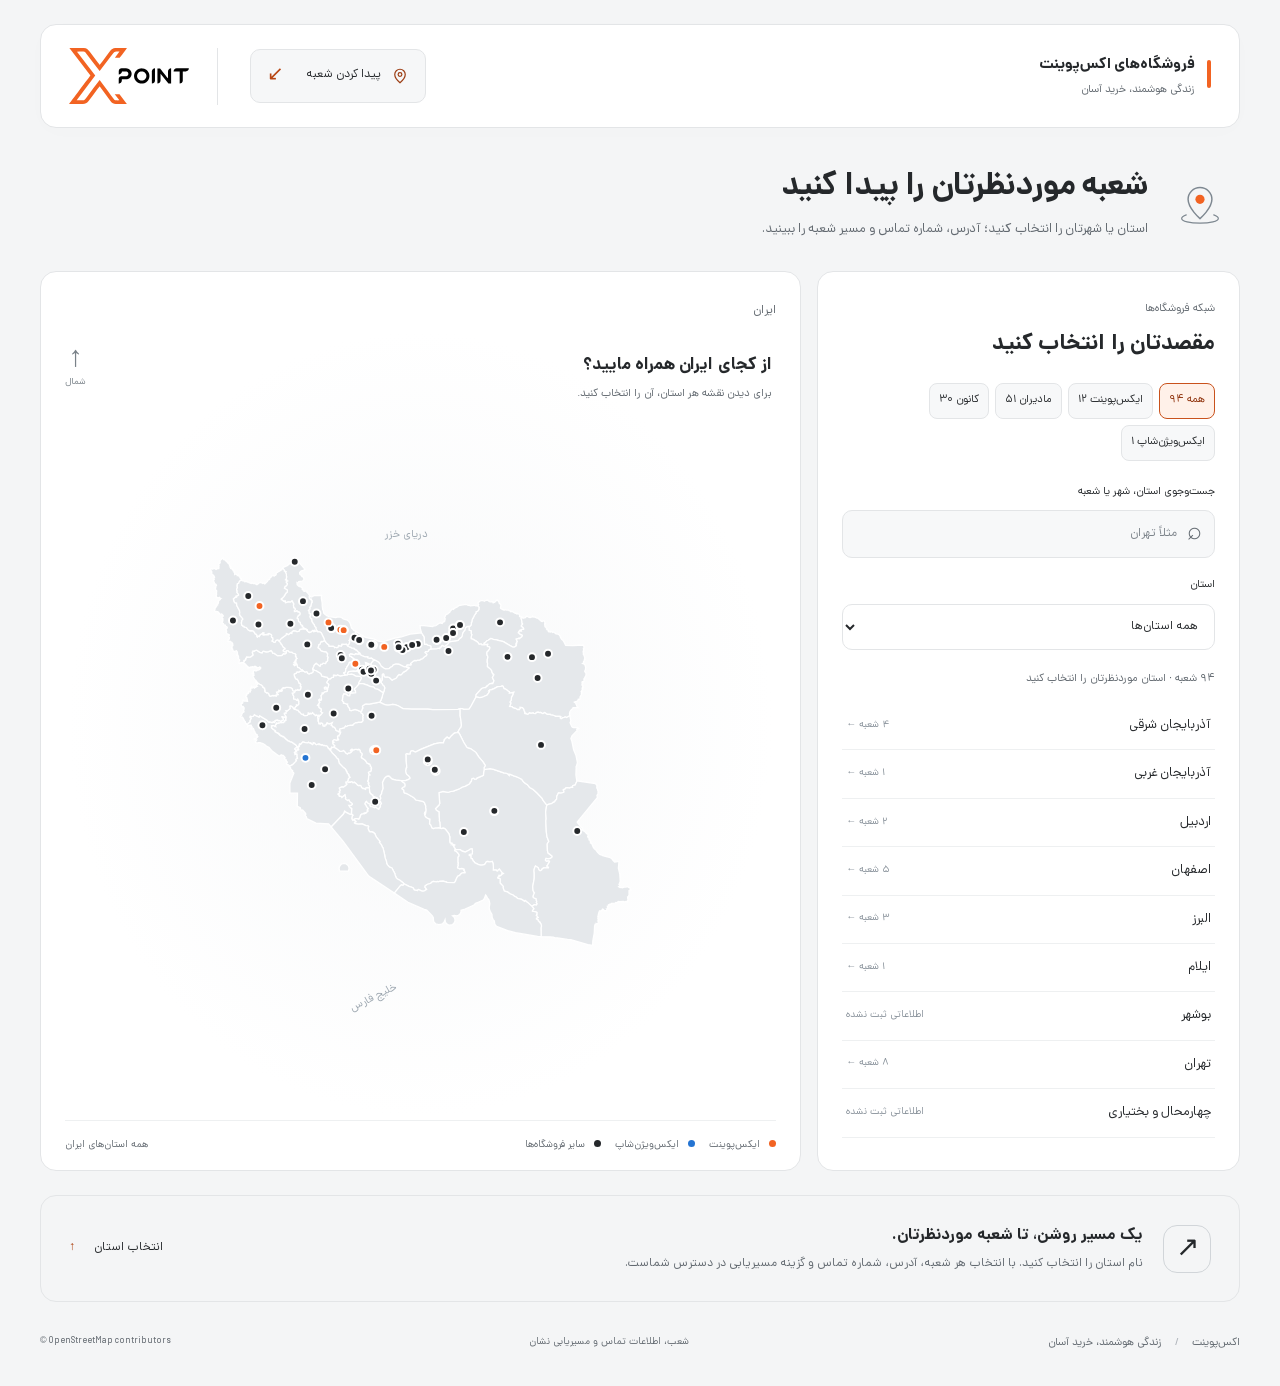
==== commit 2a10a4a0: "Remove branch list informational note" ====
--- a/index.html
+++ b/index.html
@@ -9,7 +9,7 @@
   <meta property="og:description" content="استان را انتخاب کنید، شعبه را پیدا کنید و مسیر را ببینید.">
   <link rel="icon" href="assets/xpoint.svg" type="image/svg+xml">
   <link rel="preload" href="assets/Dana-Regular.woff2" as="font" type="font/woff2" crossorigin>
-  <link rel="stylesheet" href="style.css?v=7"><script src="app.js?v=7" defer></script>
+  <link rel="stylesheet" href="style.css?v=8"><script src="app.js?v=8" defer></script>
 </head>
 <body>
   <a class="skip" href="#locator">رفتن به نقشه شعب</a>
@@ -18,7 +18,7 @@
     <section class="locator-intro" aria-labelledby="page-title"><div class="intro-symbol" aria-hidden="true"><svg viewBox="0 0 48 48" fill="none"><path d="M37 20c0 10-13 21-13 21S11 30 11 20a13 13 0 1 1 26 0Z" stroke="currentColor" stroke-width="1.6"/><circle cx="24" cy="20" r="5" fill="#f26322"/><path d="M9 37c-3 1-5 2-5 4 0 3 9 5 20 5s20-2 20-5c0-2-2-3-5-4" stroke="currentColor" stroke-width="1.3" stroke-linecap="round"/></svg></div><div><h1 id="page-title">شعبه موردنظرتان را پیدا کنید</h1><p>استان یا شهرتان را انتخاب کنید؛ آدرس، شماره تماس و مسیر شعبه را ببینید.</p></div></section>
     <section id="locator" class="locator" aria-label="پیدا کردن شعب اکس‌پوینت">
       <div class="map-panel"><div class="map-top"><nav aria-label="مسیر نقشه"><button id="home" class="crumb" type="button">ایران</button><span id="province-crumb"></span></nav><button id="reset" type="button" class="text-button" hidden>بازگشت به نقشه ایران ↗</button></div><div class="map-heading"><h2 id="map-title">از کجای ایران همراه مایید؟</h2><p id="map-subtitle">برای دیدن نقشه هر استان، آن را انتخاب کنید.</p></div><div class="map-stage" id="map-stage"><svg id="map" viewBox="0 0 800 620" role="group" aria-label="نقشه تعاملی استان‌های ایران"><g id="regions"></g><g id="pins"></g></svg><div class="map-loading" id="map-loading" role="status">در حال آماده‌سازی نقشه…</div><div class="map-tooltip" id="tooltip" aria-hidden="true"></div><span class="sea caspian" id="caspian">دریای خزر</span><span class="sea gulf" id="gulf">خلیج فارس</span><div class="compass" aria-hidden="true">↑<small>شمال</small></div></div><div class="map-bottom"><div class="map-legend"><span><i class="legend-dot"></i> ایکس‌پوینت</span><span><i class="legend-dot xvision"></i> ایکس‌ویژن‌شاپ</span><span><i class="legend-dot other"></i> سایر فروشگاه‌ها</span></div><span id="map-caption">همه استان‌های ایران</span></div></div>
-      <aside class="results"><div class="results-head"><span class="eyebrow">شبکه فروشگاه‌ها</span><h2 id="results-title">مقصدتان را انتخاب کنید</h2></div><div class="category-filters" id="category-filters" role="group" aria-label="نوع فروشگاه"></div><label class="search-label" for="search">جست‌وجوی استان، شهر یا شعبه</label><div class="search-box"><span aria-hidden="true">⌕</span><input id="search" type="search" placeholder="مثلاً تهران" autocomplete="off"><button id="clear-search" type="button" aria-label="پاک کردن جست‌وجو" hidden>×</button></div><label class="search-label" for="province-select">استان</label><select id="province-select"><option value="">همه استان‌ها</option></select><div id="status" role="status" class="status"></div><div id="result-list" class="result-list"></div><div class="data-note"><span aria-hidden="true">ⓘ</span><p>اطلاعات شعب بر اساس فهرست ۸ مهر ۱۴۰۵ است. پیش از مراجعه، ساعت کاری و وضعیت شعبه را تلفنی بررسی کنید.</p></div></aside>
+      <aside class="results"><div class="results-head"><span class="eyebrow">شبکه فروشگاه‌ها</span><h2 id="results-title">مقصدتان را انتخاب کنید</h2></div><div class="category-filters" id="category-filters" role="group" aria-label="نوع فروشگاه"></div><label class="search-label" for="search">جست‌وجوی استان، شهر یا شعبه</label><div class="search-box"><span aria-hidden="true">⌕</span><input id="search" type="search" placeholder="مثلاً تهران" autocomplete="off"><button id="clear-search" type="button" aria-label="پاک کردن جست‌وجو" hidden>×</button></div><label class="search-label" for="province-select">استان</label><select id="province-select"><option value="">همه استان‌ها</option></select><div id="status" role="status" class="status"></div><div id="result-list" class="result-list"></div></aside>
     </section>
     <section class="guide"><div class="guide-mark" aria-hidden="true">↗</div><div><h2>یک مسیر روشن، تا شعبه موردنظرتان.</h2><p>نام استان را انتخاب کنید. با انتخاب هر شعبه، آدرس، شماره تماس و گزینه مسیریابی در دسترس شماست.</p></div><a href="#locator">انتخاب استان <span aria-hidden="true">↑</span></a></section>
   </main>
--- a/style.css
+++ b/style.css
@@ -1,5 +1,5 @@
 @font-face{font-family:Dana;src:url('assets/Dana-Regular.woff2') format('woff2');font-weight:400;font-display:swap}@font-face{font-family:Dana;src:url('assets/Dana-Bold.woff2') format('woff2');font-weight:700;font-display:swap}
-:root{--orange:#f26322;--ink:#25282b;--muted:#626970;--field:#f4f5f6;--line:#e3e5e7;--white:#fff;--soft:#fff1e9}*{box-sizing:border-box}html{scroll-behavior:smooth;scroll-padding-top:24px}body{margin:0;background:var(--field);color:var(--ink);font-family:Dana,Tahoma,sans-serif;line-height:1.8}button,input,select{font:inherit}button,a,select{-webkit-tap-highlight-color:transparent}button,a{touch-action:manipulation}button{cursor:pointer}a{color:inherit;text-decoration:none}button{color:inherit}button:focus-visible,a:focus-visible,input:focus-visible,select:focus-visible,[role=button]:focus-visible{outline:3px solid #ad3d0b;outline-offset:4px}button[hidden],[hidden]{display:none!important}.wrap{width:min(1280px,calc(100% - 80px));margin-inline:auto}.header{display:grid;grid-template-columns:minmax(0,1fr) auto auto;align-items:center;gap:32px;min-height:104px;padding:20px 28px;margin-top:24px;border:1px solid var(--line);border-radius:16px;background:#fff;box-shadow:0 4px 24px #25282b03}.brand{display:flex;align-items:center;justify-content:center;padding-right:28px;border-right:1px solid var(--line)}.brand img{object-fit:contain}.header-title{font-size:15px;line-height:1.8;position:relative;padding-right:16px}.header-title:before{content:"";position:absolute;right:0;top:8px;width:4px;height:28px;background:var(--orange);border-radius:4px}.header-title strong{display:block;font-weight:700}.header-title span{display:block;font-size:11px;color:var(--muted);margin-top:2px}.header-link{display:flex;align-items:center;gap:10px;min-height:44px;padding:8px 16px;border-radius:10px;background:#f6f7f8;border:1px solid var(--line);font-size:12px;transition:background .18s,border-color .18s}.header-link:hover{background:var(--soft);border-color:#f3c4ad}.header-link>svg{color:#9c3d13}.header-link span{color:#b84512;margin-right:12px;font-size:20px}.eyebrow{font-size:12px;color:var(--muted);margin:0 0 16px;display:flex;align-items:center;gap:8px}.eyebrow span{width:7px;height:7px;background:var(--orange);border-radius:50%}.locator{display:grid;grid-template-columns:minmax(0,1.8fr) minmax(320px,1fr);direction:ltr;gap:16px;align-items:stretch;scroll-margin-top:20px}.map-panel,.results{direction:rtl;border-radius:16px;background:var(--white);border:1px solid var(--line);overflow:hidden}.map-panel{padding:24px 24px 0;position:relative;display:flex;flex-direction:column;min-height:620px}.map-top{display:flex;justify-content:space-between;align-items:center;min-height:32px;font-size:12px}.crumb{border:0;background:none;padding:0;color:var(--muted)}#province-crumb{font-size:12px}#province-crumb:empty{display:none}#province-crumb:not(:empty):before{content:' / ';padding:0 10px;color:#9b9fa4}.text-button{border:0;background:none;font-size:11px;color:#a64215;padding:4px}.map-heading{position:absolute;top:79px;right:28px;z-index:1;pointer-events:none}.map-heading h2{font-size:17px;margin:0 0 4px}.map-heading p{font-size:11px;color:var(--muted);margin:0}.map-stage{position:relative;flex:1;min-height:480px;display:flex;align-items:center;justify-content:center;background:radial-gradient(ellipse at center,#f7f8f9,white 70%)}#map{width:100%;height:490px;overflow:visible}.region{fill:#e5e8eb;stroke:#fff;stroke-width:1.25;vector-effect:non-scaling-stroke;cursor:pointer;transition:fill .18s}.region:hover,.region:focus-visible{fill:#d7dce1;outline:none;stroke:#65717d;stroke-width:2}.region.selected{fill:#e5e8eb;stroke:#fff}.region.dim{fill:#f1f2f3;cursor:pointer}.map-tooltip{position:absolute;pointer-events:none;padding:5px 13px;background:#25282b;color:#fff;border-radius:8px;font-size:12px;opacity:0;z-index:4;transform:translate(-50%,-120%)}.map-tooltip.visible{opacity:1}.sea{position:absolute;color:#9da7b0;font-size:11px;pointer-events:none}.caspian{top:25%;left:45%}.gulf{bottom:14%;left:40%;transform:rotate(-27deg)}.compass{position:absolute;left:0;top:16px;font-size:29px;color:#7a8289;line-height:1.2;text-align:center}.compass small{display:block;font-size:9px}.map-bottom{border-top:1px solid #eef0f1;display:flex;align-items:center;justify-content:space-between;gap:12px;font-size:10px;color:var(--muted);min-height:50px}.legend-dot{display:inline-block;width:7px;height:7px;background:var(--orange);border-radius:50%;margin-left:6px}.legend-dot.other{background:#25282b}.legend-dot.xvision{background:#2474d2}.map-legend{display:flex;gap:14px;flex-wrap:wrap}.map-bottom{flex-wrap:wrap;padding:10px 0}.map-loading{position:absolute;font-size:13px;color:var(--muted)}.results{padding:28px 24px;display:flex;flex-direction:column}.results-head .eyebrow{font-size:11px;margin-bottom:8px}.results-head h2{font-size:22px;line-height:1.6;margin:0 0 24px}.search-label{font-size:11px;display:block;margin-bottom:8px}.search-box{display:flex;align-items:center;background:#f7f8f9;border:1px solid var(--line);border-radius:10px;padding:0 12px;margin-bottom:18px;height:48px;gap:8px}.search-box>span{font-size:25px;color:var(--muted)}input{border:0;background:none;width:100%;min-width:0;font-size:12px;outline-offset:0}input::placeholder{color:#7d848b}input::-webkit-search-cancel-button{display:none}.search-box button{background:none;border:0;font-size:22px}select{width:100%;height:46px;background:white;border:1px solid var(--line);border-radius:10px;padding:0 12px;font-size:12px;color:var(--ink)}.status{font-size:11px;color:var(--muted);margin:20px 0 12px}.result-list{max-height:380px;overflow-y:auto;scrollbar-width:thin;min-height:130px}.province-option{display:flex;align-items:center;justify-content:space-between;width:100%;background:none;border:0;border-bottom:1px solid #eef0f1;padding:12px 4px;text-align:right;font-size:13px;gap:10px}.province-option:hover{color:#b64410;background:#fff8f4}.province-option span{font-size:18px;color:#879099}.empty{border:1px dashed #d9dde1;border-radius:12px;padding:24px 16px;text-align:center;background:#fafbfc}.empty .empty-icon{font-size:29px;color:#8b939b}.empty h3{font-size:14px;margin:8px 0}.empty p{font-size:12px;color:var(--muted);margin:0}.data-note{margin-top:auto;padding-top:20px;display:flex;gap:8px;color:var(--muted)}.data-note>span{font-size:17px}.data-note p{font-size:10px;margin:0}.branch-card{padding:16px;border:1px solid var(--line);border-radius:12px;margin-bottom:12px;cursor:pointer}.branch-card.active{border-color:var(--orange);background:#fffaf7}.branch-card h3{font-size:15px;margin:0 0 8px}.branch-card p{font-size:12px;margin:6px 0;color:var(--muted)}.branch-city{font-size:10px;color:#a83e0d}.branch-actions{display:flex;gap:8px;margin-top:16px;flex-wrap:wrap}.branch-actions a{font-size:11px;padding:8px 12px;background:#f3f4f5;border-radius:8px}.branch-actions a.primary{background:var(--orange);color:#181818;font-weight:700}.pin{cursor:pointer;stroke:white;stroke-width:2;vector-effect:non-scaling-stroke;fill:#25282b}.pin[data-store-category="xpoint"]{fill:var(--orange)}.pin[data-store-category="xvision"]{fill:#2474d2}.pin.active{stroke:#59636c;stroke-width:3}.pin:hover,.pin:focus-visible{stroke:#59636c;stroke-width:3;outline:none}.guide{margin:24px 0 0;padding:26px 28px;display:flex;align-items:center;gap:20px;border:1px solid var(--line);border-radius:16px}.guide-mark{width:48px;height:48px;border:1px solid #d1d5d9;border-radius:14px;font-size:28px;display:grid;place-items:center;flex-shrink:0}.guide h2{font-size:16px;margin:0 0 3px}.guide p{font-size:12px;color:var(--muted);margin:0}.guide>a{margin-right:auto;font-size:12px;white-space:nowrap}.guide>a span{margin-right:16px;color:#ac410f}.footer{display:flex;justify-content:space-between;padding:32px 0;font-size:11px;color:var(--muted);gap:20px}.footer small{font-size:10px}.separator{padding:0 10px;color:#afb4ba}.skip{position:fixed;top:-100px;right:16px;z-index:10;background:white;padding:10px}.skip:focus{top:10px}.noscript{padding:24px;text-align:center}.error-message{padding:24px;font-size:13px}.retry{display:block;margin:12px auto;padding:8px 18px;border:1px solid var(--line);border-radius:8px;background:white}
+:root{--orange:#f26322;--ink:#25282b;--muted:#626970;--field:#f4f5f6;--line:#e3e5e7;--white:#fff;--soft:#fff1e9}*{box-sizing:border-box}html{scroll-behavior:smooth;scroll-padding-top:24px}body{margin:0;background:var(--field);color:var(--ink);font-family:Dana,Tahoma,sans-serif;line-height:1.8}button,input,select{font:inherit}button,a,select{-webkit-tap-highlight-color:transparent}button,a{touch-action:manipulation}button{cursor:pointer}a{color:inherit;text-decoration:none}button{color:inherit}button:focus-visible,a:focus-visible,input:focus-visible,select:focus-visible,[role=button]:focus-visible{outline:3px solid #ad3d0b;outline-offset:4px}button[hidden],[hidden]{display:none!important}.wrap{width:min(1280px,calc(100% - 80px));margin-inline:auto}.header{display:grid;grid-template-columns:minmax(0,1fr) auto auto;align-items:center;gap:32px;min-height:104px;padding:20px 28px;margin-top:24px;border:1px solid var(--line);border-radius:16px;background:#fff;box-shadow:0 4px 24px #25282b03}.brand{display:flex;align-items:center;justify-content:center;padding-right:28px;border-right:1px solid var(--line)}.brand img{object-fit:contain}.header-title{font-size:15px;line-height:1.8;position:relative;padding-right:16px}.header-title:before{content:"";position:absolute;right:0;top:8px;width:4px;height:28px;background:var(--orange);border-radius:4px}.header-title strong{display:block;font-weight:700}.header-title span{display:block;font-size:11px;color:var(--muted);margin-top:2px}.header-link{display:flex;align-items:center;gap:10px;min-height:44px;padding:8px 16px;border-radius:10px;background:#f6f7f8;border:1px solid var(--line);font-size:12px;transition:background .18s,border-color .18s}.header-link:hover{background:var(--soft);border-color:#f3c4ad}.header-link>svg{color:#9c3d13}.header-link span{color:#b84512;margin-right:12px;font-size:20px}.eyebrow{font-size:12px;color:var(--muted);margin:0 0 16px;display:flex;align-items:center;gap:8px}.eyebrow span{width:7px;height:7px;background:var(--orange);border-radius:50%}.locator{display:grid;grid-template-columns:minmax(0,1.8fr) minmax(320px,1fr);direction:ltr;gap:16px;align-items:stretch;scroll-margin-top:20px}.map-panel,.results{direction:rtl;border-radius:16px;background:var(--white);border:1px solid var(--line);overflow:hidden}.map-panel{padding:24px 24px 0;position:relative;display:flex;flex-direction:column;min-height:620px}.map-top{display:flex;justify-content:space-between;align-items:center;min-height:32px;font-size:12px}.crumb{border:0;background:none;padding:0;color:var(--muted)}#province-crumb{font-size:12px}#province-crumb:empty{display:none}#province-crumb:not(:empty):before{content:' / ';padding:0 10px;color:#9b9fa4}.text-button{border:0;background:none;font-size:11px;color:#a64215;padding:4px}.map-heading{position:absolute;top:79px;right:28px;z-index:1;pointer-events:none}.map-heading h2{font-size:17px;margin:0 0 4px}.map-heading p{font-size:11px;color:var(--muted);margin:0}.map-stage{position:relative;flex:1;min-height:480px;display:flex;align-items:center;justify-content:center;background:radial-gradient(ellipse at center,#f7f8f9,white 70%)}#map{width:100%;height:490px;overflow:visible}.region{fill:#e5e8eb;stroke:#fff;stroke-width:1.25;vector-effect:non-scaling-stroke;cursor:pointer;transition:fill .18s}.region:hover,.region:focus-visible{fill:#d7dce1;outline:none;stroke:#65717d;stroke-width:2}.region.selected{fill:#e5e8eb;stroke:#fff}.region.dim{fill:#f1f2f3;cursor:pointer}.map-tooltip{position:absolute;pointer-events:none;padding:5px 13px;background:#25282b;color:#fff;border-radius:8px;font-size:12px;opacity:0;z-index:4;transform:translate(-50%,-120%)}.map-tooltip.visible{opacity:1}.sea{position:absolute;color:#9da7b0;font-size:11px;pointer-events:none}.caspian{top:25%;left:45%}.gulf{bottom:14%;left:40%;transform:rotate(-27deg)}.compass{position:absolute;left:0;top:16px;font-size:29px;color:#7a8289;line-height:1.2;text-align:center}.compass small{display:block;font-size:9px}.map-bottom{border-top:1px solid #eef0f1;display:flex;align-items:center;justify-content:space-between;gap:12px;font-size:10px;color:var(--muted);min-height:50px}.legend-dot{display:inline-block;width:7px;height:7px;background:var(--orange);border-radius:50%;margin-left:6px}.legend-dot.other{background:#25282b}.legend-dot.xvision{background:#2474d2}.map-legend{display:flex;gap:14px;flex-wrap:wrap}.map-bottom{flex-wrap:wrap;padding:10px 0}.map-loading{position:absolute;font-size:13px;color:var(--muted)}.results{padding:28px 24px;display:flex;flex-direction:column}.results-head .eyebrow{font-size:11px;margin-bottom:8px}.results-head h2{font-size:22px;line-height:1.6;margin:0 0 24px}.search-label{font-size:11px;display:block;margin-bottom:8px}.search-box{display:flex;align-items:center;background:#f7f8f9;border:1px solid var(--line);border-radius:10px;padding:0 12px;margin-bottom:18px;height:48px;gap:8px}.search-box>span{font-size:25px;color:var(--muted)}input{border:0;background:none;width:100%;min-width:0;font-size:12px;outline-offset:0}input::placeholder{color:#7d848b}input::-webkit-search-cancel-button{display:none}.search-box button{background:none;border:0;font-size:22px}select{width:100%;height:46px;background:white;border:1px solid var(--line);border-radius:10px;padding:0 12px;font-size:12px;color:var(--ink)}.status{font-size:11px;color:var(--muted);margin:20px 0 12px}.result-list{max-height:380px;overflow-y:auto;scrollbar-width:thin;min-height:130px}.province-option{display:flex;align-items:center;justify-content:space-between;width:100%;background:none;border:0;border-bottom:1px solid #eef0f1;padding:12px 4px;text-align:right;font-size:13px;gap:10px}.province-option:hover{color:#b64410;background:#fff8f4}.province-option span{font-size:18px;color:#879099}.empty{border:1px dashed #d9dde1;border-radius:12px;padding:24px 16px;text-align:center;background:#fafbfc}.empty .empty-icon{font-size:29px;color:#8b939b}.empty h3{font-size:14px;margin:8px 0}.empty p{font-size:12px;color:var(--muted);margin:0}.branch-card{padding:16px;border:1px solid var(--line);border-radius:12px;margin-bottom:12px;cursor:pointer}.branch-card.active{border-color:var(--orange);background:#fffaf7}.branch-card h3{font-size:15px;margin:0 0 8px}.branch-card p{font-size:12px;margin:6px 0;color:var(--muted)}.branch-city{font-size:10px;color:#a83e0d}.branch-actions{display:flex;gap:8px;margin-top:16px;flex-wrap:wrap}.branch-actions a{font-size:11px;padding:8px 12px;background:#f3f4f5;border-radius:8px}.branch-actions a.primary{background:var(--orange);color:#181818;font-weight:700}.pin{cursor:pointer;stroke:white;stroke-width:2;vector-effect:non-scaling-stroke;fill:#25282b}.pin[data-store-category="xpoint"]{fill:var(--orange)}.pin[data-store-category="xvision"]{fill:#2474d2}.pin.active{stroke:#59636c;stroke-width:3}.pin:hover,.pin:focus-visible{stroke:#59636c;stroke-width:3;outline:none}.guide{margin:24px 0 0;padding:26px 28px;display:flex;align-items:center;gap:20px;border:1px solid var(--line);border-radius:16px}.guide-mark{width:48px;height:48px;border:1px solid #d1d5d9;border-radius:14px;font-size:28px;display:grid;place-items:center;flex-shrink:0}.guide h2{font-size:16px;margin:0 0 3px}.guide p{font-size:12px;color:var(--muted);margin:0}.guide>a{margin-right:auto;font-size:12px;white-space:nowrap}.guide>a span{margin-right:16px;color:#ac410f}.footer{display:flex;justify-content:space-between;padding:32px 0;font-size:11px;color:var(--muted);gap:20px}.footer small{font-size:10px}.separator{padding:0 10px;color:#afb4ba}.skip{position:fixed;top:-100px;right:16px;z-index:10;background:white;padding:10px}.skip:focus{top:10px}.noscript{padding:24px;text-align:center}.error-message{padding:24px;font-size:13px}.retry{display:block;margin:12px auto;padding:8px 18px;border:1px solid var(--line);border-radius:8px;background:white}
 @media(min-width:1500px){}@media(max-width:1000px){.wrap{width:calc(100% - 40px)}.locator{grid-template-columns:minmax(0,1.4fr) minmax(290px,1fr)}.map-panel{padding:20px 16px 0}.map-heading{right:20px}.results{padding:24px 18px}}@media(max-width:740px){.wrap{width:calc(100% - 32px)}.header{grid-template-columns:minmax(0,1fr) auto;min-height:88px;gap:16px;padding:16px;margin-top:16px;border-radius:14px}.brand{padding-right:16px}.brand img{width:96px;height:46px}.header-title{font-size:12px;padding-right:0}.header-title:before{display:none}.header-title span{font-size:10px}.header-link{display:none}.eyebrow{margin-bottom:12px}.locator{grid-template-columns:1fr;gap:16px}.map-panel{min-height:455px}.map-stage{min-height:340px}#map{height:345px}.map-heading{top:64px}.map-heading h2{font-size:14px}.map-heading p{font-size:10px}.map-bottom{min-height:44px}.compass{top:54px;font-size:24px}.results{padding:24px}.results-head h2{font-size:20px;margin-bottom:18px}.result-list{max-height:280px}.guide{padding:20px;gap:12px;flex-wrap:wrap}.guide h2{font-size:14px}.guide p{font-size:11px}.guide-mark{display:none}.guide>a{margin-right:0}.footer{flex-direction:column;gap:4px;padding:24px 0}.sea{font-size:9px}}
 @media(prefers-reduced-motion:reduce){html{scroll-behavior:auto}*,*:before,*:after{transition:none!important;animation:none!important}}
 .category-filters{display:flex;flex-wrap:wrap;gap:6px;margin:-4px 0 22px}.category-filters button{border:1px solid var(--line);background:#f7f8f9;border-radius:8px;padding:6px 9px;font-size:11px;min-height:36px}.category-filters button[aria-pressed=true]{border-color:#c9521c;background:var(--soft);color:#8e3009}.branch-meta{display:flex;justify-content:space-between;gap:8px;align-items:center;margin-bottom:8px}.category-badge{font-size:10px;background:#eff1f3;padding:2px 8px;border-radius:6px}.branch-card .branch-status{color:#8f390e;background:#fff1e9;border-radius:6px;padding:6px 8px;font-size:11px}.branch-card .location-note{font-size:10px;color:#626970}.phone-number{white-space:pre-line;text-align:right;unicode-bidi:plaintext}.copy-address{border:1px solid var(--line);background:white;border-radius:8px;padding:8px 10px;font-size:11px}.province-option span{font-size:10px}.result-list{max-height:440px}.footer>a{font-size:9px}.branch-actions a,.branch-actions button{min-height:40px;display:inline-flex;align-items:center}
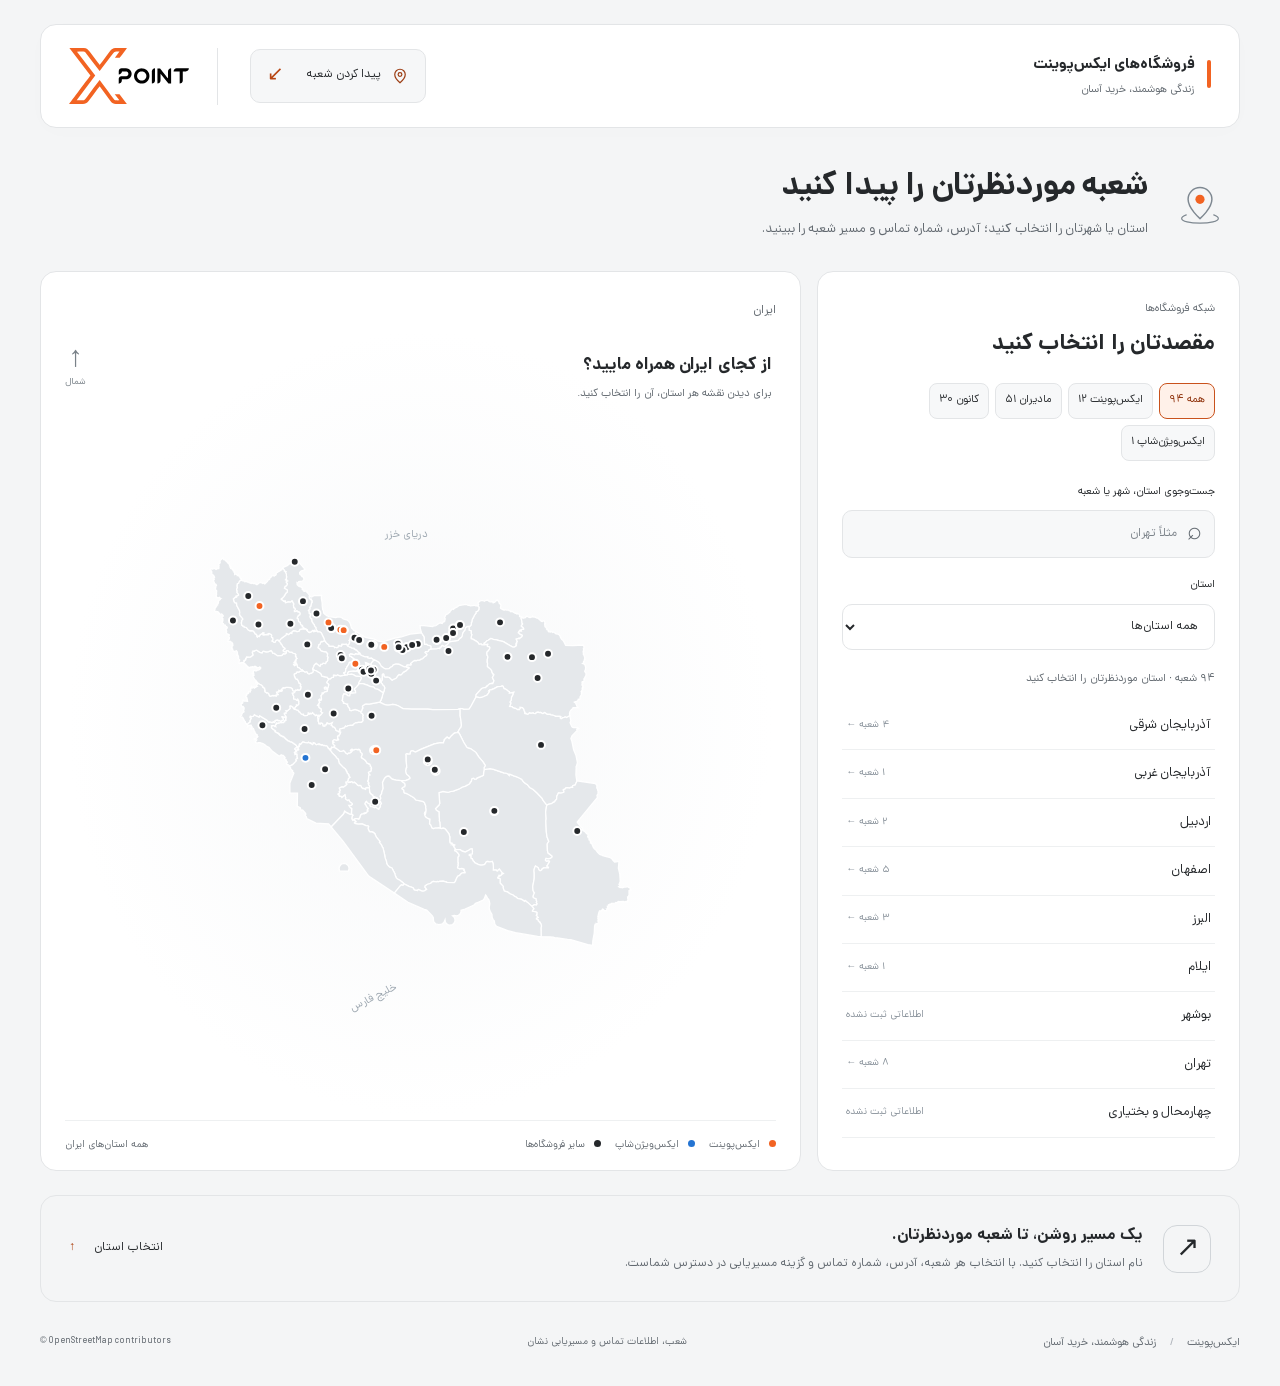
==== commit 359eb4b4: "Correct Persian brand spelling to ایکس‌پوینت" ====
--- a/index.html
+++ b/index.html
@@ -2,26 +2,26 @@
 <html lang="fa" dir="rtl">
 <head>
   <meta charset="utf-8"><meta name="viewport" content="width=device-width,initial-scale=1">
-  <title>شعب اکس‌پوینت | از نقشه تا فروشگاه</title>
-  <meta name="description" content="استان خود را روی نقشه ایران انتخاب کنید و اطلاعات شعب اکس‌پوینت را ببینید.">
+  <title>شعب ایکس‌پوینت | از نقشه تا فروشگاه</title>
+  <meta name="description" content="استان خود را روی نقشه ایران انتخاب کنید و اطلاعات شعب ایکس‌پوینت را ببینید.">
   <meta name="theme-color" content="#f4f5f6">
-  <meta property="og:title" content="شعب اکس‌پوینت | از نقشه تا فروشگاه">
+  <meta property="og:title" content="شعب ایکس‌پوینت | از نقشه تا فروشگاه">
   <meta property="og:description" content="استان را انتخاب کنید، شعبه را پیدا کنید و مسیر را ببینید.">
   <link rel="icon" href="assets/xpoint.svg" type="image/svg+xml">
   <link rel="preload" href="assets/Dana-Regular.woff2" as="font" type="font/woff2" crossorigin>
-  <link rel="stylesheet" href="style.css?v=8"><script src="app.js?v=8" defer></script>
+  <link rel="stylesheet" href="style.css?v=9"><script src="app.js?v=9" defer></script>
 </head>
 <body>
   <a class="skip" href="#locator">رفتن به نقشه شعب</a>
-  <header class="header wrap"><div class="header-title"><strong>فروشگاه‌های اکس‌پوینت</strong><span>زندگی هوشمند، خرید آسان</span></div><a class="header-link" href="#locator"><svg aria-hidden="true" viewBox="0 0 24 24" width="18" height="18" fill="none" stroke="currentColor" stroke-width="1.6"><path d="M19 10c0 5-7 11-7 11S5 15 5 10a7 7 0 1 1 14 0Z"/><circle cx="12" cy="10" r="2.5"/></svg> پیدا کردن شعبه <span aria-hidden="true">↙</span></a><a class="brand" href="#" aria-label="اکس‌پوینت؛ نقشه ایران"><img src="assets/xpoint.svg" alt="X.point" width="120" height="57"></a></header>
+  <header class="header wrap"><div class="header-title"><strong>فروشگاه‌های ایکس‌پوینت</strong><span>زندگی هوشمند، خرید آسان</span></div><a class="header-link" href="#locator"><svg aria-hidden="true" viewBox="0 0 24 24" width="18" height="18" fill="none" stroke="currentColor" stroke-width="1.6"><path d="M19 10c0 5-7 11-7 11S5 15 5 10a7 7 0 1 1 14 0Z"/><circle cx="12" cy="10" r="2.5"/></svg> پیدا کردن شعبه <span aria-hidden="true">↙</span></a><a class="brand" href="#" aria-label="ایکس‌پوینت؛ نقشه ایران"><img src="assets/xpoint.svg" alt="X.point" width="120" height="57"></a></header>
   <main class="wrap">
     <section class="locator-intro" aria-labelledby="page-title"><div class="intro-symbol" aria-hidden="true"><svg viewBox="0 0 48 48" fill="none"><path d="M37 20c0 10-13 21-13 21S11 30 11 20a13 13 0 1 1 26 0Z" stroke="currentColor" stroke-width="1.6"/><circle cx="24" cy="20" r="5" fill="#f26322"/><path d="M9 37c-3 1-5 2-5 4 0 3 9 5 20 5s20-2 20-5c0-2-2-3-5-4" stroke="currentColor" stroke-width="1.3" stroke-linecap="round"/></svg></div><div><h1 id="page-title">شعبه موردنظرتان را پیدا کنید</h1><p>استان یا شهرتان را انتخاب کنید؛ آدرس، شماره تماس و مسیر شعبه را ببینید.</p></div></section>
-    <section id="locator" class="locator" aria-label="پیدا کردن شعب اکس‌پوینت">
+    <section id="locator" class="locator" aria-label="پیدا کردن شعب ایکس‌پوینت">
       <div class="map-panel"><div class="map-top"><nav aria-label="مسیر نقشه"><button id="home" class="crumb" type="button">ایران</button><span id="province-crumb"></span></nav><button id="reset" type="button" class="text-button" hidden>بازگشت به نقشه ایران ↗</button></div><div class="map-heading"><h2 id="map-title">از کجای ایران همراه مایید؟</h2><p id="map-subtitle">برای دیدن نقشه هر استان، آن را انتخاب کنید.</p></div><div class="map-stage" id="map-stage"><svg id="map" viewBox="0 0 800 620" role="group" aria-label="نقشه تعاملی استان‌های ایران"><g id="regions"></g><g id="pins"></g></svg><div class="map-loading" id="map-loading" role="status">در حال آماده‌سازی نقشه…</div><div class="map-tooltip" id="tooltip" aria-hidden="true"></div><span class="sea caspian" id="caspian">دریای خزر</span><span class="sea gulf" id="gulf">خلیج فارس</span><div class="compass" aria-hidden="true">↑<small>شمال</small></div></div><div class="map-bottom"><div class="map-legend"><span><i class="legend-dot"></i> ایکس‌پوینت</span><span><i class="legend-dot xvision"></i> ایکس‌ویژن‌شاپ</span><span><i class="legend-dot other"></i> سایر فروشگاه‌ها</span></div><span id="map-caption">همه استان‌های ایران</span></div></div>
       <aside class="results"><div class="results-head"><span class="eyebrow">شبکه فروشگاه‌ها</span><h2 id="results-title">مقصدتان را انتخاب کنید</h2></div><div class="category-filters" id="category-filters" role="group" aria-label="نوع فروشگاه"></div><label class="search-label" for="search">جست‌وجوی استان، شهر یا شعبه</label><div class="search-box"><span aria-hidden="true">⌕</span><input id="search" type="search" placeholder="مثلاً تهران" autocomplete="off"><button id="clear-search" type="button" aria-label="پاک کردن جست‌وجو" hidden>×</button></div><label class="search-label" for="province-select">استان</label><select id="province-select"><option value="">همه استان‌ها</option></select><div id="status" role="status" class="status"></div><div id="result-list" class="result-list"></div></aside>
     </section>
     <section class="guide"><div class="guide-mark" aria-hidden="true">↗</div><div><h2>یک مسیر روشن، تا شعبه موردنظرتان.</h2><p>نام استان را انتخاب کنید. با انتخاب هر شعبه، آدرس، شماره تماس و گزینه مسیریابی در دسترس شماست.</p></div><a href="#locator">انتخاب استان <span aria-hidden="true">↑</span></a></section>
   </main>
-  <footer class="wrap footer"><span>اکس‌پوینت <span class="separator">/</span> زندگی هوشمند، خرید آسان</span><small>شعب، اطلاعات تماس و مسیریابی نشان</small><a href="https://www.openstreetmap.org/copyright" target="_blank" rel="noopener noreferrer" lang="en" dir="ltr">© OpenStreetMap contributors</a></footer>
+  <footer class="wrap footer"><span>ایکس‌پوینت <span class="separator">/</span> زندگی هوشمند، خرید آسان</span><small>شعب، اطلاعات تماس و مسیریابی نشان</small><a href="https://www.openstreetmap.org/copyright" target="_blank" rel="noopener noreferrer" lang="en" dir="ltr">© OpenStreetMap contributors</a></footer>
   <noscript><p class="noscript">برای استفاده از نقشه تعاملی، جاوااسکریپت مرورگر را فعال کنید.</p></noscript>
 </body></html>
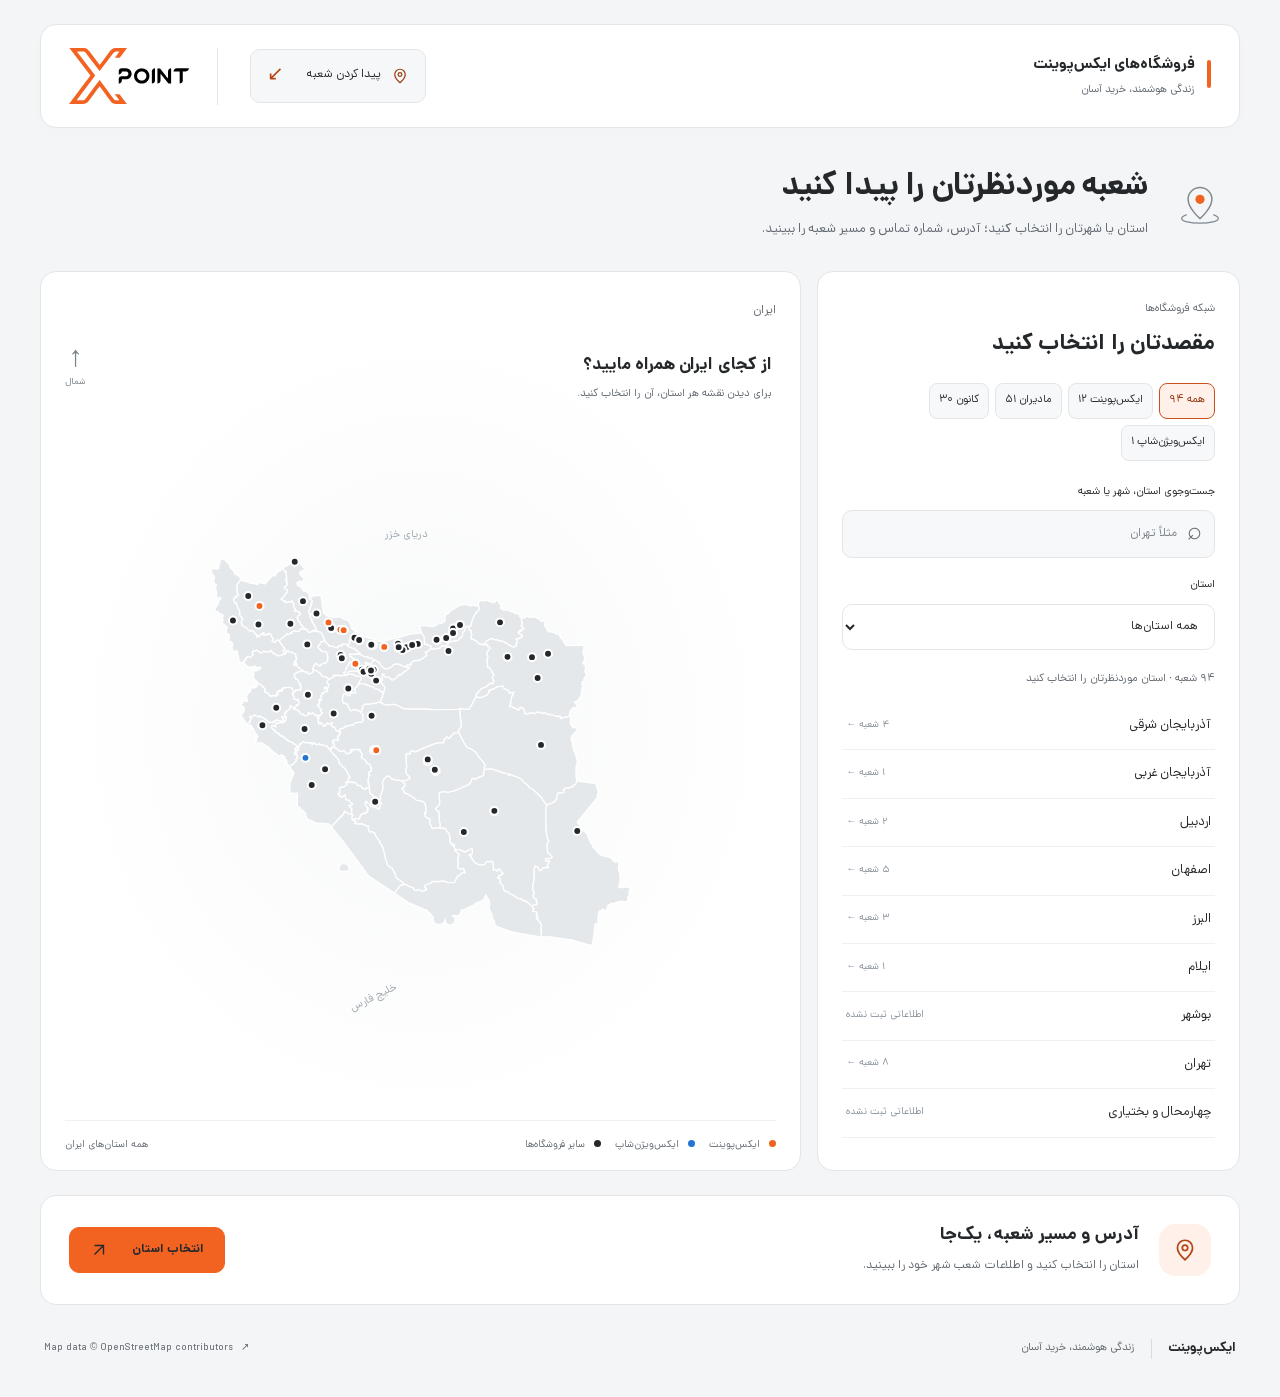
==== commit bd60dcfe: "Refine lower branch guide and simplify footer" ====
--- a/index.html
+++ b/index.html
@@ -9,7 +9,7 @@
   <meta property="og:description" content="استان را انتخاب کنید، شعبه را پیدا کنید و مسیر را ببینید.">
   <link rel="icon" href="assets/xpoint.svg" type="image/svg+xml">
   <link rel="preload" href="assets/Dana-Regular.woff2" as="font" type="font/woff2" crossorigin>
-  <link rel="stylesheet" href="style.css?v=9"><script src="app.js?v=9" defer></script>
+  <link rel="stylesheet" href="style.css?v=10"><script src="app.js?v=10" defer></script>
 </head>
 <body>
   <a class="skip" href="#locator">رفتن به نقشه شعب</a>
@@ -20,8 +20,8 @@
       <div class="map-panel"><div class="map-top"><nav aria-label="مسیر نقشه"><button id="home" class="crumb" type="button">ایران</button><span id="province-crumb"></span></nav><button id="reset" type="button" class="text-button" hidden>بازگشت به نقشه ایران ↗</button></div><div class="map-heading"><h2 id="map-title">از کجای ایران همراه مایید؟</h2><p id="map-subtitle">برای دیدن نقشه هر استان، آن را انتخاب کنید.</p></div><div class="map-stage" id="map-stage"><svg id="map" viewBox="0 0 800 620" role="group" aria-label="نقشه تعاملی استان‌های ایران"><g id="regions"></g><g id="pins"></g></svg><div class="map-loading" id="map-loading" role="status">در حال آماده‌سازی نقشه…</div><div class="map-tooltip" id="tooltip" aria-hidden="true"></div><span class="sea caspian" id="caspian">دریای خزر</span><span class="sea gulf" id="gulf">خلیج فارس</span><div class="compass" aria-hidden="true">↑<small>شمال</small></div></div><div class="map-bottom"><div class="map-legend"><span><i class="legend-dot"></i> ایکس‌پوینت</span><span><i class="legend-dot xvision"></i> ایکس‌ویژن‌شاپ</span><span><i class="legend-dot other"></i> سایر فروشگاه‌ها</span></div><span id="map-caption">همه استان‌های ایران</span></div></div>
       <aside class="results"><div class="results-head"><span class="eyebrow">شبکه فروشگاه‌ها</span><h2 id="results-title">مقصدتان را انتخاب کنید</h2></div><div class="category-filters" id="category-filters" role="group" aria-label="نوع فروشگاه"></div><label class="search-label" for="search">جست‌وجوی استان، شهر یا شعبه</label><div class="search-box"><span aria-hidden="true">⌕</span><input id="search" type="search" placeholder="مثلاً تهران" autocomplete="off"><button id="clear-search" type="button" aria-label="پاک کردن جست‌وجو" hidden>×</button></div><label class="search-label" for="province-select">استان</label><select id="province-select"><option value="">همه استان‌ها</option></select><div id="status" role="status" class="status"></div><div id="result-list" class="result-list"></div></aside>
     </section>
-    <section class="guide"><div class="guide-mark" aria-hidden="true">↗</div><div><h2>یک مسیر روشن، تا شعبه موردنظرتان.</h2><p>نام استان را انتخاب کنید. با انتخاب هر شعبه، آدرس، شماره تماس و گزینه مسیریابی در دسترس شماست.</p></div><a href="#locator">انتخاب استان <span aria-hidden="true">↑</span></a></section>
+    <section class="branch-guide" aria-labelledby="guide-title"><div class="guide-symbol" aria-hidden="true"><svg width="26" height="26" viewBox="0 0 24 24" fill="none" stroke="currentColor" stroke-width="1.6"><path d="M19 10c0 5-7 11-7 11S5 15 5 10a7 7 0 1 1 14 0Z"/><circle cx="12" cy="10" r="2.5"/></svg></div><div class="guide-copy"><h2 id="guide-title">آدرس و مسیر شعبه، یک‌جا</h2><p>استان را انتخاب کنید و اطلاعات شعب شهر خود را ببینید.</p></div><a class="guide-action" href="#locator">انتخاب استان <svg aria-hidden="true" width="18" height="18" viewBox="0 0 24 24" fill="none" stroke="currentColor" stroke-width="1.8"><path d="M6 18 18 6M6 6h12v12"/></svg></a></section>
   </main>
-  <footer class="wrap footer"><span>ایکس‌پوینت <span class="separator">/</span> زندگی هوشمند، خرید آسان</span><small>شعب، اطلاعات تماس و مسیریابی نشان</small><a href="https://www.openstreetmap.org/copyright" target="_blank" rel="noopener noreferrer" lang="en" dir="ltr">© OpenStreetMap contributors</a></footer>
+  <footer class="wrap site-footer"><div class="footer-identity"><strong>ایکس‌پوینت</strong><span>زندگی هوشمند، خرید آسان</span></div><a class="map-credit" href="https://www.openstreetmap.org/copyright" target="_blank" rel="noopener noreferrer" lang="en" dir="ltr">Map data © OpenStreetMap contributors <span aria-hidden="true">↗</span></a></footer>
   <noscript><p class="noscript">برای استفاده از نقشه تعاملی، جاوااسکریپت مرورگر را فعال کنید.</p></noscript>
 </body></html>
--- a/style.css
+++ b/style.css
@@ -1,9 +1,12 @@
 @font-face{font-family:Dana;src:url('assets/Dana-Regular.woff2') format('woff2');font-weight:400;font-display:swap}@font-face{font-family:Dana;src:url('assets/Dana-Bold.woff2') format('woff2');font-weight:700;font-display:swap}
-:root{--orange:#f26322;--ink:#25282b;--muted:#626970;--field:#f4f5f6;--line:#e3e5e7;--white:#fff;--soft:#fff1e9}*{box-sizing:border-box}html{scroll-behavior:smooth;scroll-padding-top:24px}body{margin:0;background:var(--field);color:var(--ink);font-family:Dana,Tahoma,sans-serif;line-height:1.8}button,input,select{font:inherit}button,a,select{-webkit-tap-highlight-color:transparent}button,a{touch-action:manipulation}button{cursor:pointer}a{color:inherit;text-decoration:none}button{color:inherit}button:focus-visible,a:focus-visible,input:focus-visible,select:focus-visible,[role=button]:focus-visible{outline:3px solid #ad3d0b;outline-offset:4px}button[hidden],[hidden]{display:none!important}.wrap{width:min(1280px,calc(100% - 80px));margin-inline:auto}.header{display:grid;grid-template-columns:minmax(0,1fr) auto auto;align-items:center;gap:32px;min-height:104px;padding:20px 28px;margin-top:24px;border:1px solid var(--line);border-radius:16px;background:#fff;box-shadow:0 4px 24px #25282b03}.brand{display:flex;align-items:center;justify-content:center;padding-right:28px;border-right:1px solid var(--line)}.brand img{object-fit:contain}.header-title{font-size:15px;line-height:1.8;position:relative;padding-right:16px}.header-title:before{content:"";position:absolute;right:0;top:8px;width:4px;height:28px;background:var(--orange);border-radius:4px}.header-title strong{display:block;font-weight:700}.header-title span{display:block;font-size:11px;color:var(--muted);margin-top:2px}.header-link{display:flex;align-items:center;gap:10px;min-height:44px;padding:8px 16px;border-radius:10px;background:#f6f7f8;border:1px solid var(--line);font-size:12px;transition:background .18s,border-color .18s}.header-link:hover{background:var(--soft);border-color:#f3c4ad}.header-link>svg{color:#9c3d13}.header-link span{color:#b84512;margin-right:12px;font-size:20px}.eyebrow{font-size:12px;color:var(--muted);margin:0 0 16px;display:flex;align-items:center;gap:8px}.eyebrow span{width:7px;height:7px;background:var(--orange);border-radius:50%}.locator{display:grid;grid-template-columns:minmax(0,1.8fr) minmax(320px,1fr);direction:ltr;gap:16px;align-items:stretch;scroll-margin-top:20px}.map-panel,.results{direction:rtl;border-radius:16px;background:var(--white);border:1px solid var(--line);overflow:hidden}.map-panel{padding:24px 24px 0;position:relative;display:flex;flex-direction:column;min-height:620px}.map-top{display:flex;justify-content:space-between;align-items:center;min-height:32px;font-size:12px}.crumb{border:0;background:none;padding:0;color:var(--muted)}#province-crumb{font-size:12px}#province-crumb:empty{display:none}#province-crumb:not(:empty):before{content:' / ';padding:0 10px;color:#9b9fa4}.text-button{border:0;background:none;font-size:11px;color:#a64215;padding:4px}.map-heading{position:absolute;top:79px;right:28px;z-index:1;pointer-events:none}.map-heading h2{font-size:17px;margin:0 0 4px}.map-heading p{font-size:11px;color:var(--muted);margin:0}.map-stage{position:relative;flex:1;min-height:480px;display:flex;align-items:center;justify-content:center;background:radial-gradient(ellipse at center,#f7f8f9,white 70%)}#map{width:100%;height:490px;overflow:visible}.region{fill:#e5e8eb;stroke:#fff;stroke-width:1.25;vector-effect:non-scaling-stroke;cursor:pointer;transition:fill .18s}.region:hover,.region:focus-visible{fill:#d7dce1;outline:none;stroke:#65717d;stroke-width:2}.region.selected{fill:#e5e8eb;stroke:#fff}.region.dim{fill:#f1f2f3;cursor:pointer}.map-tooltip{position:absolute;pointer-events:none;padding:5px 13px;background:#25282b;color:#fff;border-radius:8px;font-size:12px;opacity:0;z-index:4;transform:translate(-50%,-120%)}.map-tooltip.visible{opacity:1}.sea{position:absolute;color:#9da7b0;font-size:11px;pointer-events:none}.caspian{top:25%;left:45%}.gulf{bottom:14%;left:40%;transform:rotate(-27deg)}.compass{position:absolute;left:0;top:16px;font-size:29px;color:#7a8289;line-height:1.2;text-align:center}.compass small{display:block;font-size:9px}.map-bottom{border-top:1px solid #eef0f1;display:flex;align-items:center;justify-content:space-between;gap:12px;font-size:10px;color:var(--muted);min-height:50px}.legend-dot{display:inline-block;width:7px;height:7px;background:var(--orange);border-radius:50%;margin-left:6px}.legend-dot.other{background:#25282b}.legend-dot.xvision{background:#2474d2}.map-legend{display:flex;gap:14px;flex-wrap:wrap}.map-bottom{flex-wrap:wrap;padding:10px 0}.map-loading{position:absolute;font-size:13px;color:var(--muted)}.results{padding:28px 24px;display:flex;flex-direction:column}.results-head .eyebrow{font-size:11px;margin-bottom:8px}.results-head h2{font-size:22px;line-height:1.6;margin:0 0 24px}.search-label{font-size:11px;display:block;margin-bottom:8px}.search-box{display:flex;align-items:center;background:#f7f8f9;border:1px solid var(--line);border-radius:10px;padding:0 12px;margin-bottom:18px;height:48px;gap:8px}.search-box>span{font-size:25px;color:var(--muted)}input{border:0;background:none;width:100%;min-width:0;font-size:12px;outline-offset:0}input::placeholder{color:#7d848b}input::-webkit-search-cancel-button{display:none}.search-box button{background:none;border:0;font-size:22px}select{width:100%;height:46px;background:white;border:1px solid var(--line);border-radius:10px;padding:0 12px;font-size:12px;color:var(--ink)}.status{font-size:11px;color:var(--muted);margin:20px 0 12px}.result-list{max-height:380px;overflow-y:auto;scrollbar-width:thin;min-height:130px}.province-option{display:flex;align-items:center;justify-content:space-between;width:100%;background:none;border:0;border-bottom:1px solid #eef0f1;padding:12px 4px;text-align:right;font-size:13px;gap:10px}.province-option:hover{color:#b64410;background:#fff8f4}.province-option span{font-size:18px;color:#879099}.empty{border:1px dashed #d9dde1;border-radius:12px;padding:24px 16px;text-align:center;background:#fafbfc}.empty .empty-icon{font-size:29px;color:#8b939b}.empty h3{font-size:14px;margin:8px 0}.empty p{font-size:12px;color:var(--muted);margin:0}.branch-card{padding:16px;border:1px solid var(--line);border-radius:12px;margin-bottom:12px;cursor:pointer}.branch-card.active{border-color:var(--orange);background:#fffaf7}.branch-card h3{font-size:15px;margin:0 0 8px}.branch-card p{font-size:12px;margin:6px 0;color:var(--muted)}.branch-city{font-size:10px;color:#a83e0d}.branch-actions{display:flex;gap:8px;margin-top:16px;flex-wrap:wrap}.branch-actions a{font-size:11px;padding:8px 12px;background:#f3f4f5;border-radius:8px}.branch-actions a.primary{background:var(--orange);color:#181818;font-weight:700}.pin{cursor:pointer;stroke:white;stroke-width:2;vector-effect:non-scaling-stroke;fill:#25282b}.pin[data-store-category="xpoint"]{fill:var(--orange)}.pin[data-store-category="xvision"]{fill:#2474d2}.pin.active{stroke:#59636c;stroke-width:3}.pin:hover,.pin:focus-visible{stroke:#59636c;stroke-width:3;outline:none}.guide{margin:24px 0 0;padding:26px 28px;display:flex;align-items:center;gap:20px;border:1px solid var(--line);border-radius:16px}.guide-mark{width:48px;height:48px;border:1px solid #d1d5d9;border-radius:14px;font-size:28px;display:grid;place-items:center;flex-shrink:0}.guide h2{font-size:16px;margin:0 0 3px}.guide p{font-size:12px;color:var(--muted);margin:0}.guide>a{margin-right:auto;font-size:12px;white-space:nowrap}.guide>a span{margin-right:16px;color:#ac410f}.footer{display:flex;justify-content:space-between;padding:32px 0;font-size:11px;color:var(--muted);gap:20px}.footer small{font-size:10px}.separator{padding:0 10px;color:#afb4ba}.skip{position:fixed;top:-100px;right:16px;z-index:10;background:white;padding:10px}.skip:focus{top:10px}.noscript{padding:24px;text-align:center}.error-message{padding:24px;font-size:13px}.retry{display:block;margin:12px auto;padding:8px 18px;border:1px solid var(--line);border-radius:8px;background:white}
-@media(min-width:1500px){}@media(max-width:1000px){.wrap{width:calc(100% - 40px)}.locator{grid-template-columns:minmax(0,1.4fr) minmax(290px,1fr)}.map-panel{padding:20px 16px 0}.map-heading{right:20px}.results{padding:24px 18px}}@media(max-width:740px){.wrap{width:calc(100% - 32px)}.header{grid-template-columns:minmax(0,1fr) auto;min-height:88px;gap:16px;padding:16px;margin-top:16px;border-radius:14px}.brand{padding-right:16px}.brand img{width:96px;height:46px}.header-title{font-size:12px;padding-right:0}.header-title:before{display:none}.header-title span{font-size:10px}.header-link{display:none}.eyebrow{margin-bottom:12px}.locator{grid-template-columns:1fr;gap:16px}.map-panel{min-height:455px}.map-stage{min-height:340px}#map{height:345px}.map-heading{top:64px}.map-heading h2{font-size:14px}.map-heading p{font-size:10px}.map-bottom{min-height:44px}.compass{top:54px;font-size:24px}.results{padding:24px}.results-head h2{font-size:20px;margin-bottom:18px}.result-list{max-height:280px}.guide{padding:20px;gap:12px;flex-wrap:wrap}.guide h2{font-size:14px}.guide p{font-size:11px}.guide-mark{display:none}.guide>a{margin-right:0}.footer{flex-direction:column;gap:4px;padding:24px 0}.sea{font-size:9px}}
+:root{--orange:#f26322;--ink:#25282b;--muted:#626970;--field:#f4f5f6;--line:#e3e5e7;--white:#fff;--soft:#fff1e9}*{box-sizing:border-box}html{scroll-behavior:smooth;scroll-padding-top:24px}body{margin:0;background:var(--field);color:var(--ink);font-family:Dana,Tahoma,sans-serif;line-height:1.8}button,input,select{font:inherit}button,a,select{-webkit-tap-highlight-color:transparent}button,a{touch-action:manipulation}button{cursor:pointer}a{color:inherit;text-decoration:none}button{color:inherit}button:focus-visible,a:focus-visible,input:focus-visible,select:focus-visible,[role=button]:focus-visible{outline:3px solid #ad3d0b;outline-offset:4px}button[hidden],[hidden]{display:none!important}.wrap{width:min(1280px,calc(100% - 80px));margin-inline:auto}.header{display:grid;grid-template-columns:minmax(0,1fr) auto auto;align-items:center;gap:32px;min-height:104px;padding:20px 28px;margin-top:24px;border:1px solid var(--line);border-radius:16px;background:#fff;box-shadow:0 4px 24px #25282b03}.brand{display:flex;align-items:center;justify-content:center;padding-right:28px;border-right:1px solid var(--line)}.brand img{object-fit:contain}.header-title{font-size:15px;line-height:1.8;position:relative;padding-right:16px}.header-title:before{content:"";position:absolute;right:0;top:8px;width:4px;height:28px;background:var(--orange);border-radius:4px}.header-title strong{display:block;font-weight:700}.header-title span{display:block;font-size:11px;color:var(--muted);margin-top:2px}.header-link{display:flex;align-items:center;gap:10px;min-height:44px;padding:8px 16px;border-radius:10px;background:#f6f7f8;border:1px solid var(--line);font-size:12px;transition:background .18s,border-color .18s}.header-link:hover{background:var(--soft);border-color:#f3c4ad}.header-link>svg{color:#9c3d13}.header-link span{color:#b84512;margin-right:12px;font-size:20px}.eyebrow{font-size:12px;color:var(--muted);margin:0 0 16px;display:flex;align-items:center;gap:8px}.eyebrow span{width:7px;height:7px;background:var(--orange);border-radius:50%}.locator{display:grid;grid-template-columns:minmax(0,1.8fr) minmax(320px,1fr);direction:ltr;gap:16px;align-items:stretch;scroll-margin-top:20px}.map-panel,.results{direction:rtl;border-radius:16px;background:var(--white);border:1px solid var(--line);overflow:hidden}.map-panel{padding:24px 24px 0;position:relative;display:flex;flex-direction:column;min-height:620px}.map-top{display:flex;justify-content:space-between;align-items:center;min-height:32px;font-size:12px}.crumb{border:0;background:none;padding:0;color:var(--muted)}#province-crumb{font-size:12px}#province-crumb:empty{display:none}#province-crumb:not(:empty):before{content:' / ';padding:0 10px;color:#9b9fa4}.text-button{border:0;background:none;font-size:11px;color:#a64215;padding:4px}.map-heading{position:absolute;top:79px;right:28px;z-index:1;pointer-events:none}.map-heading h2{font-size:17px;margin:0 0 4px}.map-heading p{font-size:11px;color:var(--muted);margin:0}.map-stage{position:relative;flex:1;min-height:480px;display:flex;align-items:center;justify-content:center;background:radial-gradient(ellipse at center,#f7f8f9,white 70%)}#map{width:100%;height:490px;overflow:visible}.region{fill:#e5e8eb;stroke:#fff;stroke-width:1.25;vector-effect:non-scaling-stroke;cursor:pointer;transition:fill .18s}.region:hover,.region:focus-visible{fill:#d7dce1;outline:none;stroke:#65717d;stroke-width:2}.region.selected{fill:#e5e8eb;stroke:#fff}.region.dim{fill:#f1f2f3;cursor:pointer}.map-tooltip{position:absolute;pointer-events:none;padding:5px 13px;background:#25282b;color:#fff;border-radius:8px;font-size:12px;opacity:0;z-index:4;transform:translate(-50%,-120%)}.map-tooltip.visible{opacity:1}.sea{position:absolute;color:#9da7b0;font-size:11px;pointer-events:none}.caspian{top:25%;left:45%}.gulf{bottom:14%;left:40%;transform:rotate(-27deg)}.compass{position:absolute;left:0;top:16px;font-size:29px;color:#7a8289;line-height:1.2;text-align:center}.compass small{display:block;font-size:9px}.map-bottom{border-top:1px solid #eef0f1;display:flex;align-items:center;justify-content:space-between;gap:12px;font-size:10px;color:var(--muted);min-height:50px}.legend-dot{display:inline-block;width:7px;height:7px;background:var(--orange);border-radius:50%;margin-left:6px}.legend-dot.other{background:#25282b}.legend-dot.xvision{background:#2474d2}.map-legend{display:flex;gap:14px;flex-wrap:wrap}.map-bottom{flex-wrap:wrap;padding:10px 0}.map-loading{position:absolute;font-size:13px;color:var(--muted)}.results{padding:28px 24px;display:flex;flex-direction:column}.results-head .eyebrow{font-size:11px;margin-bottom:8px}.results-head h2{font-size:22px;line-height:1.6;margin:0 0 24px}.search-label{font-size:11px;display:block;margin-bottom:8px}.search-box{display:flex;align-items:center;background:#f7f8f9;border:1px solid var(--line);border-radius:10px;padding:0 12px;margin-bottom:18px;height:48px;gap:8px}.search-box>span{font-size:25px;color:var(--muted)}input{border:0;background:none;width:100%;min-width:0;font-size:12px;outline-offset:0}input::placeholder{color:#7d848b}input::-webkit-search-cancel-button{display:none}.search-box button{background:none;border:0;font-size:22px}select{width:100%;height:46px;background:white;border:1px solid var(--line);border-radius:10px;padding:0 12px;font-size:12px;color:var(--ink)}.status{font-size:11px;color:var(--muted);margin:20px 0 12px}.result-list{max-height:380px;overflow-y:auto;scrollbar-width:thin;min-height:130px}.province-option{display:flex;align-items:center;justify-content:space-between;width:100%;background:none;border:0;border-bottom:1px solid #eef0f1;padding:12px 4px;text-align:right;font-size:13px;gap:10px}.province-option:hover{color:#b64410;background:#fff8f4}.province-option span{font-size:18px;color:#879099}.empty{border:1px dashed #d9dde1;border-radius:12px;padding:24px 16px;text-align:center;background:#fafbfc}.empty .empty-icon{font-size:29px;color:#8b939b}.empty h3{font-size:14px;margin:8px 0}.empty p{font-size:12px;color:var(--muted);margin:0}.branch-card{padding:16px;border:1px solid var(--line);border-radius:12px;margin-bottom:12px;cursor:pointer}.branch-card.active{border-color:var(--orange);background:#fffaf7}.branch-card h3{font-size:15px;margin:0 0 8px}.branch-card p{font-size:12px;margin:6px 0;color:var(--muted)}.branch-city{font-size:10px;color:#a83e0d}.branch-actions{display:flex;gap:8px;margin-top:16px;flex-wrap:wrap}.branch-actions a{font-size:11px;padding:8px 12px;background:#f3f4f5;border-radius:8px}.branch-actions a.primary{background:var(--orange);color:#181818;font-weight:700}.pin{cursor:pointer;stroke:white;stroke-width:2;vector-effect:non-scaling-stroke;fill:#25282b}.pin[data-store-category="xpoint"]{fill:var(--orange)}.pin[data-store-category="xvision"]{fill:#2474d2}.pin.active{stroke:#59636c;stroke-width:3}.pin:hover,.pin:focus-visible{stroke:#59636c;stroke-width:3;outline:none}.skip{position:fixed;top:-100px;right:16px;z-index:10;background:white;padding:10px}.skip:focus{top:10px}.noscript{padding:24px;text-align:center}.error-message{padding:24px;font-size:13px}.retry{display:block;margin:12px auto;padding:8px 18px;border:1px solid var(--line);border-radius:8px;background:white}
+@media(min-width:1500px){}@media(max-width:1000px){.wrap{width:calc(100% - 40px)}.locator{grid-template-columns:minmax(0,1.4fr) minmax(290px,1fr)}.map-panel{padding:20px 16px 0}.map-heading{right:20px}.results{padding:24px 18px}}@media(max-width:740px){.wrap{width:calc(100% - 32px)}.header{grid-template-columns:minmax(0,1fr) auto;min-height:88px;gap:16px;padding:16px;margin-top:16px;border-radius:14px}.brand{padding-right:16px}.brand img{width:96px;height:46px}.header-title{font-size:12px;padding-right:0}.header-title:before{display:none}.header-title span{font-size:10px}.header-link{display:none}.eyebrow{margin-bottom:12px}.locator{grid-template-columns:1fr;gap:16px}.map-panel{min-height:455px}.map-stage{min-height:340px}#map{height:345px}.map-heading{top:64px}.map-heading h2{font-size:14px}.map-heading p{font-size:10px}.map-bottom{min-height:44px}.compass{top:54px;font-size:24px}.results{padding:24px}.results-head h2{font-size:20px;margin-bottom:18px}.result-list{max-height:280px}.sea{font-size:9px}}
 @media(prefers-reduced-motion:reduce){html{scroll-behavior:auto}*,*:before,*:after{transition:none!important;animation:none!important}}
-.category-filters{display:flex;flex-wrap:wrap;gap:6px;margin:-4px 0 22px}.category-filters button{border:1px solid var(--line);background:#f7f8f9;border-radius:8px;padding:6px 9px;font-size:11px;min-height:36px}.category-filters button[aria-pressed=true]{border-color:#c9521c;background:var(--soft);color:#8e3009}.branch-meta{display:flex;justify-content:space-between;gap:8px;align-items:center;margin-bottom:8px}.category-badge{font-size:10px;background:#eff1f3;padding:2px 8px;border-radius:6px}.branch-card .branch-status{color:#8f390e;background:#fff1e9;border-radius:6px;padding:6px 8px;font-size:11px}.branch-card .location-note{font-size:10px;color:#626970}.phone-number{white-space:pre-line;text-align:right;unicode-bidi:plaintext}.copy-address{border:1px solid var(--line);background:white;border-radius:8px;padding:8px 10px;font-size:11px}.province-option span{font-size:10px}.result-list{max-height:440px}.footer>a{font-size:9px}.branch-actions a,.branch-actions button{min-height:40px;display:inline-flex;align-items:center}
+.category-filters{display:flex;flex-wrap:wrap;gap:6px;margin:-4px 0 22px}.category-filters button{border:1px solid var(--line);background:#f7f8f9;border-radius:8px;padding:6px 9px;font-size:11px;min-height:36px}.category-filters button[aria-pressed=true]{border-color:#c9521c;background:var(--soft);color:#8e3009}.branch-meta{display:flex;justify-content:space-between;gap:8px;align-items:center;margin-bottom:8px}.category-badge{font-size:10px;background:#eff1f3;padding:2px 8px;border-radius:6px}.branch-card .branch-status{color:#8f390e;background:#fff1e9;border-radius:6px;padding:6px 8px;font-size:11px}.branch-card .location-note{font-size:10px;color:#626970}.phone-number{white-space:pre-line;text-align:right;unicode-bidi:plaintext}.copy-address{border:1px solid var(--line);background:white;border-radius:8px;padding:8px 10px;font-size:11px}.province-option span{font-size:10px}.result-list{max-height:440px}.branch-actions a,.branch-actions button{min-height:40px;display:inline-flex;align-items:center}
 @media(max-width:740px){.result-list{max-height:460px}}
 
 .locator-intro{display:flex;align-items:center;gap:20px;padding:36px 8px 28px}.intro-symbol{width:64px;height:72px;display:grid;place-items:center;flex-shrink:0;color:#7e8891}.intro-symbol svg{width:44px;height:48px}.locator-intro h1{font-size:32px;line-height:1.5;letter-spacing:-.6px;margin:0 0 6px;font-weight:700}.locator-intro p{font-size:13px;color:var(--muted);margin:0;line-height:1.9}
 @media(max-width:740px){.locator-intro{gap:12px;padding:28px 0 24px;align-items:flex-start}.intro-symbol{width:36px;height:44px;margin-top:5px}.intro-symbol svg{width:32px;height:36px}.locator-intro h1{font-size:24px;line-height:1.6;letter-spacing:-.4px;margin-bottom:8px}.locator-intro p{font-size:12px;line-height:1.9}}
+
+.branch-guide{display:grid;grid-template-columns:52px minmax(0,1fr) auto;align-items:center;gap:20px;margin-top:24px;padding:26px 28px;border:1px solid var(--line);border-radius:16px;background:#fff}.guide-symbol{height:52px;width:52px;display:grid;place-items:center;background:var(--soft);border-radius:16px;color:#b24717}.guide-copy h2{font-size:18px;line-height:1.6;margin:0 0 4px;font-weight:700}.guide-copy p{font-size:12px;color:var(--muted);margin:0;line-height:1.9}.guide-action{display:inline-flex;align-items:center;justify-content:center;gap:24px;min-height:46px;background:var(--orange);border:1px solid var(--orange);border-radius:10px;padding:10px 20px;font-size:12px;font-weight:700;color:#25282b;white-space:nowrap;transition:background .18s}.guide-action:hover{background:#eb5919}.site-footer{display:flex;align-items:center;justify-content:space-between;gap:24px;padding:24px 4px 28px}.footer-identity{display:flex;align-items:center;gap:16px}.footer-identity strong{font-size:13px;line-height:1.8}.footer-identity>span{border-right:1px solid #d7dce1;padding-right:16px;font-size:11px;color:var(--muted)}.map-credit{display:inline-flex;align-items:center;gap:8px;color:var(--muted);font-size:10px;min-height:40px}.map-credit:hover{text-decoration:underline;text-underline-offset:4px}
+@media(max-width:740px){.branch-guide{grid-template-columns:40px minmax(0,1fr);gap:12px;padding:20px;margin-top:16px}.guide-symbol{width:40px;height:44px;border-radius:12px}.guide-symbol svg{width:23px;height:23px}.guide-copy h2{font-size:16px}.guide-copy p{font-size:11px}.guide-action{grid-column:1/-1;justify-content:space-between;margin-top:6px;font-size:12px;padding:10px 16px;min-height:46px}.site-footer{flex-direction:column;align-items:stretch;gap:8px;padding:24px 4px 20px}.footer-identity{gap:12px;justify-content:space-between}.footer-identity>span{border:0;padding:0;font-size:10px}.map-credit{font-size:9px;align-self:flex-end;min-height:32px}}
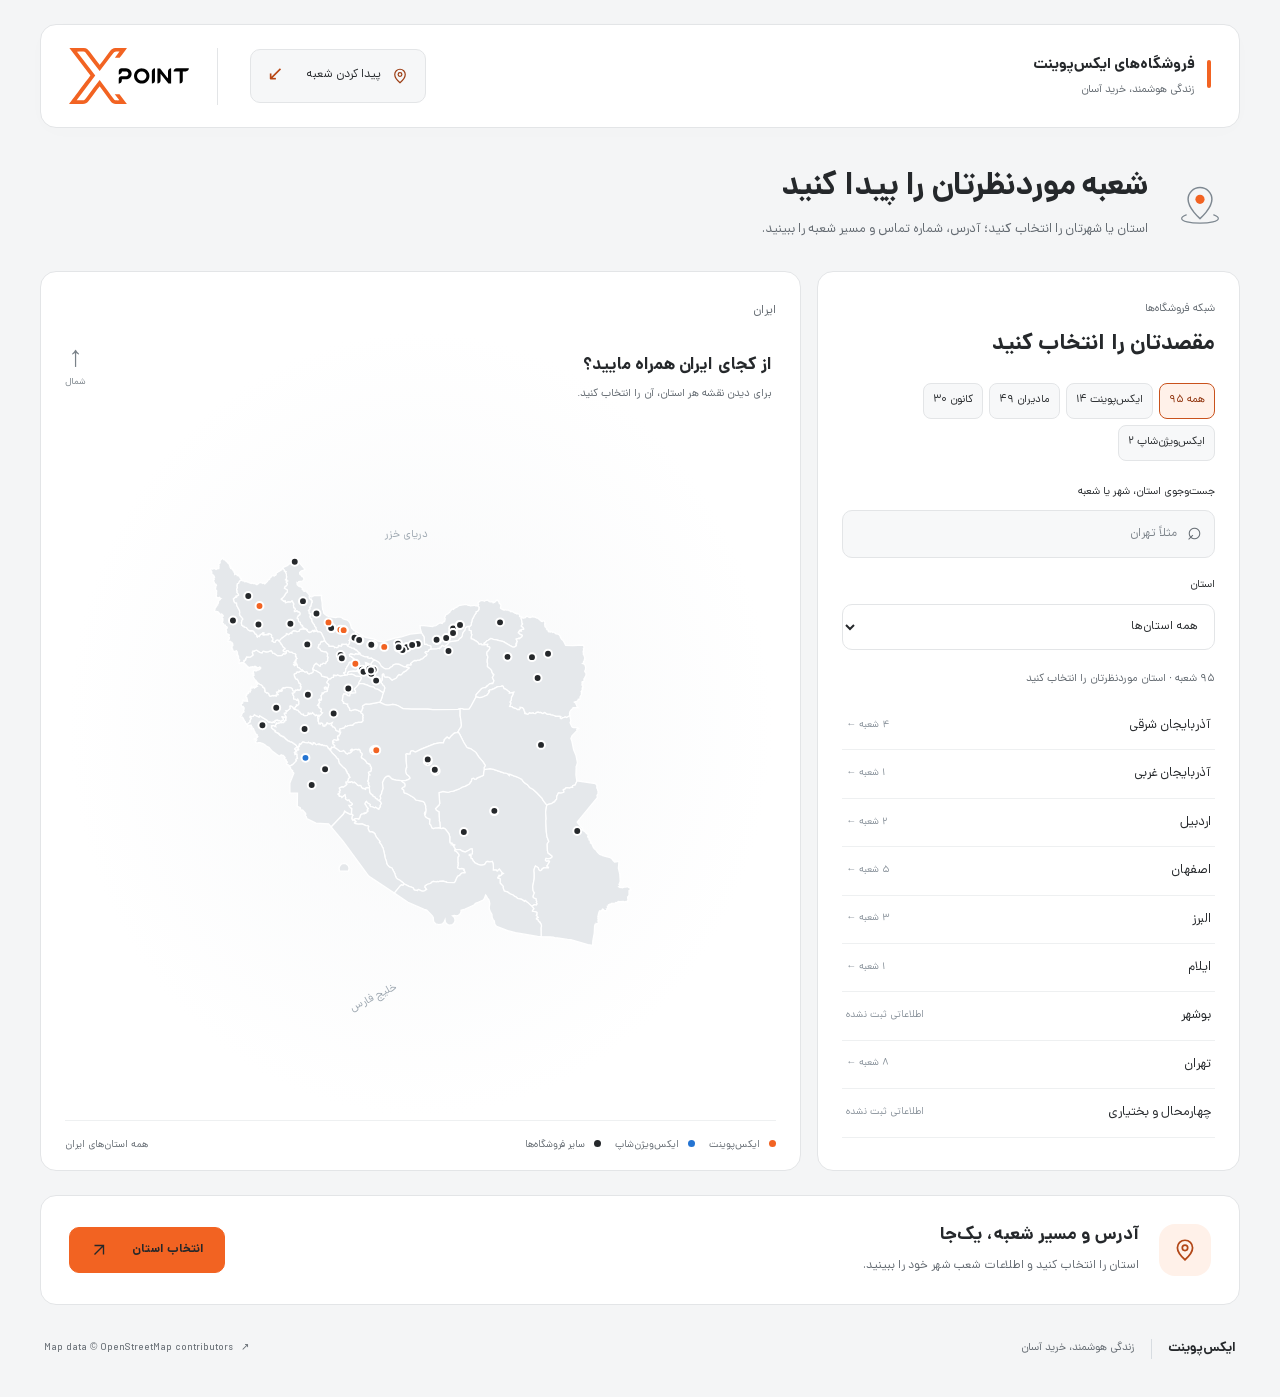
==== commit d7f7a22e: "Add one reviewed storefront photo per available branch" ====
--- a/index.html
+++ b/index.html
@@ -9,7 +9,7 @@
   <meta property="og:description" content="استان را انتخاب کنید، شعبه را پیدا کنید و مسیر را ببینید.">
   <link rel="icon" href="assets/xpoint.svg" type="image/svg+xml">
   <link rel="preload" href="assets/Dana-Regular.woff2" as="font" type="font/woff2" crossorigin>
-  <link rel="stylesheet" href="style.css?v=10"><script src="app.js?v=10" defer></script>
+  <link rel="stylesheet" href="style.css?v=13"><script src="app.js?v=13" defer></script>
 </head>
 <body>
   <a class="skip" href="#locator">رفتن به نقشه شعب</a>
--- a/style.css
+++ b/style.css
@@ -1,4 +1,5 @@
 @font-face{font-family:Dana;src:url('assets/Dana-Regular.woff2') format('woff2');font-weight:400;font-display:swap}@font-face{font-family:Dana;src:url('assets/Dana-Bold.woff2') format('woff2');font-weight:700;font-display:swap}
+.branch-photo{display:block;position:relative;margin:12px 0 14px;border:1px solid var(--line);border-radius:10px;background:#f7f8f9;overflow:hidden}.branch-photo img{display:block;width:100%;height:190px;object-fit:contain}.branch-photo>span{position:absolute;bottom:8px;left:8px;border:1px solid #e1e4e8;border-radius:6px;background:#fffffff2;color:#343a40;padding:3px 8px;font-size:10px;line-height:1.8}.branch-photo:hover{border-color:#aeb7bf}.branch-photo:hover>span{background:#fff}
 :root{--orange:#f26322;--ink:#25282b;--muted:#626970;--field:#f4f5f6;--line:#e3e5e7;--white:#fff;--soft:#fff1e9}*{box-sizing:border-box}html{scroll-behavior:smooth;scroll-padding-top:24px}body{margin:0;background:var(--field);color:var(--ink);font-family:Dana,Tahoma,sans-serif;line-height:1.8}button,input,select{font:inherit}button,a,select{-webkit-tap-highlight-color:transparent}button,a{touch-action:manipulation}button{cursor:pointer}a{color:inherit;text-decoration:none}button{color:inherit}button:focus-visible,a:focus-visible,input:focus-visible,select:focus-visible,[role=button]:focus-visible{outline:3px solid #ad3d0b;outline-offset:4px}button[hidden],[hidden]{display:none!important}.wrap{width:min(1280px,calc(100% - 80px));margin-inline:auto}.header{display:grid;grid-template-columns:minmax(0,1fr) auto auto;align-items:center;gap:32px;min-height:104px;padding:20px 28px;margin-top:24px;border:1px solid var(--line);border-radius:16px;background:#fff;box-shadow:0 4px 24px #25282b03}.brand{display:flex;align-items:center;justify-content:center;padding-right:28px;border-right:1px solid var(--line)}.brand img{object-fit:contain}.header-title{font-size:15px;line-height:1.8;position:relative;padding-right:16px}.header-title:before{content:"";position:absolute;right:0;top:8px;width:4px;height:28px;background:var(--orange);border-radius:4px}.header-title strong{display:block;font-weight:700}.header-title span{display:block;font-size:11px;color:var(--muted);margin-top:2px}.header-link{display:flex;align-items:center;gap:10px;min-height:44px;padding:8px 16px;border-radius:10px;background:#f6f7f8;border:1px solid var(--line);font-size:12px;transition:background .18s,border-color .18s}.header-link:hover{background:var(--soft);border-color:#f3c4ad}.header-link>svg{color:#9c3d13}.header-link span{color:#b84512;margin-right:12px;font-size:20px}.eyebrow{font-size:12px;color:var(--muted);margin:0 0 16px;display:flex;align-items:center;gap:8px}.eyebrow span{width:7px;height:7px;background:var(--orange);border-radius:50%}.locator{display:grid;grid-template-columns:minmax(0,1.8fr) minmax(320px,1fr);direction:ltr;gap:16px;align-items:stretch;scroll-margin-top:20px}.map-panel,.results{direction:rtl;border-radius:16px;background:var(--white);border:1px solid var(--line);overflow:hidden}.map-panel{padding:24px 24px 0;position:relative;display:flex;flex-direction:column;min-height:620px}.map-top{display:flex;justify-content:space-between;align-items:center;min-height:32px;font-size:12px}.crumb{border:0;background:none;padding:0;color:var(--muted)}#province-crumb{font-size:12px}#province-crumb:empty{display:none}#province-crumb:not(:empty):before{content:' / ';padding:0 10px;color:#9b9fa4}.text-button{border:0;background:none;font-size:11px;color:#a64215;padding:4px}.map-heading{position:absolute;top:79px;right:28px;z-index:1;pointer-events:none}.map-heading h2{font-size:17px;margin:0 0 4px}.map-heading p{font-size:11px;color:var(--muted);margin:0}.map-stage{position:relative;flex:1;min-height:480px;display:flex;align-items:center;justify-content:center;background:radial-gradient(ellipse at center,#f7f8f9,white 70%)}#map{width:100%;height:490px;overflow:visible}.region{fill:#e5e8eb;stroke:#fff;stroke-width:1.25;vector-effect:non-scaling-stroke;cursor:pointer;transition:fill .18s}.region:hover,.region:focus-visible{fill:#d7dce1;outline:none;stroke:#65717d;stroke-width:2}.region.selected{fill:#e5e8eb;stroke:#fff}.region.dim{fill:#f1f2f3;cursor:pointer}.map-tooltip{position:absolute;pointer-events:none;padding:5px 13px;background:#25282b;color:#fff;border-radius:8px;font-size:12px;opacity:0;z-index:4;transform:translate(-50%,-120%)}.map-tooltip.visible{opacity:1}.sea{position:absolute;color:#9da7b0;font-size:11px;pointer-events:none}.caspian{top:25%;left:45%}.gulf{bottom:14%;left:40%;transform:rotate(-27deg)}.compass{position:absolute;left:0;top:16px;font-size:29px;color:#7a8289;line-height:1.2;text-align:center}.compass small{display:block;font-size:9px}.map-bottom{border-top:1px solid #eef0f1;display:flex;align-items:center;justify-content:space-between;gap:12px;font-size:10px;color:var(--muted);min-height:50px}.legend-dot{display:inline-block;width:7px;height:7px;background:var(--orange);border-radius:50%;margin-left:6px}.legend-dot.other{background:#25282b}.legend-dot.xvision{background:#2474d2}.map-legend{display:flex;gap:14px;flex-wrap:wrap}.map-bottom{flex-wrap:wrap;padding:10px 0}.map-loading{position:absolute;font-size:13px;color:var(--muted)}.results{padding:28px 24px;display:flex;flex-direction:column}.results-head .eyebrow{font-size:11px;margin-bottom:8px}.results-head h2{font-size:22px;line-height:1.6;margin:0 0 24px}.search-label{font-size:11px;display:block;margin-bottom:8px}.search-box{display:flex;align-items:center;background:#f7f8f9;border:1px solid var(--line);border-radius:10px;padding:0 12px;margin-bottom:18px;height:48px;gap:8px}.search-box>span{font-size:25px;color:var(--muted)}input{border:0;background:none;width:100%;min-width:0;font-size:12px;outline-offset:0}input::placeholder{color:#7d848b}input::-webkit-search-cancel-button{display:none}.search-box button{background:none;border:0;font-size:22px}select{width:100%;height:46px;background:white;border:1px solid var(--line);border-radius:10px;padding:0 12px;font-size:12px;color:var(--ink)}.status{font-size:11px;color:var(--muted);margin:20px 0 12px}.result-list{max-height:380px;overflow-y:auto;scrollbar-width:thin;min-height:130px}.province-option{display:flex;align-items:center;justify-content:space-between;width:100%;background:none;border:0;border-bottom:1px solid #eef0f1;padding:12px 4px;text-align:right;font-size:13px;gap:10px}.province-option:hover{color:#b64410;background:#fff8f4}.province-option span{font-size:18px;color:#879099}.empty{border:1px dashed #d9dde1;border-radius:12px;padding:24px 16px;text-align:center;background:#fafbfc}.empty .empty-icon{font-size:29px;color:#8b939b}.empty h3{font-size:14px;margin:8px 0}.empty p{font-size:12px;color:var(--muted);margin:0}.branch-card{padding:16px;border:1px solid var(--line);border-radius:12px;margin-bottom:12px;cursor:pointer}.branch-card.active{border-color:var(--orange);background:#fffaf7}.branch-card h3{font-size:15px;margin:0 0 8px}.branch-card p{font-size:12px;margin:6px 0;color:var(--muted)}.branch-city{font-size:10px;color:#a83e0d}.branch-actions{display:flex;gap:8px;margin-top:16px;flex-wrap:wrap}.branch-actions a{font-size:11px;padding:8px 12px;background:#f3f4f5;border-radius:8px}.branch-actions a.primary{background:var(--orange);color:#181818;font-weight:700}.pin{cursor:pointer;stroke:white;stroke-width:2;vector-effect:non-scaling-stroke;fill:#25282b}.pin[data-store-category="xpoint"]{fill:var(--orange)}.pin[data-store-category="xvision"]{fill:#2474d2}.pin.active{stroke:#59636c;stroke-width:3}.pin:hover,.pin:focus-visible{stroke:#59636c;stroke-width:3;outline:none}.skip{position:fixed;top:-100px;right:16px;z-index:10;background:white;padding:10px}.skip:focus{top:10px}.noscript{padding:24px;text-align:center}.error-message{padding:24px;font-size:13px}.retry{display:block;margin:12px auto;padding:8px 18px;border:1px solid var(--line);border-radius:8px;background:white}
 @media(min-width:1500px){}@media(max-width:1000px){.wrap{width:calc(100% - 40px)}.locator{grid-template-columns:minmax(0,1.4fr) minmax(290px,1fr)}.map-panel{padding:20px 16px 0}.map-heading{right:20px}.results{padding:24px 18px}}@media(max-width:740px){.wrap{width:calc(100% - 32px)}.header{grid-template-columns:minmax(0,1fr) auto;min-height:88px;gap:16px;padding:16px;margin-top:16px;border-radius:14px}.brand{padding-right:16px}.brand img{width:96px;height:46px}.header-title{font-size:12px;padding-right:0}.header-title:before{display:none}.header-title span{font-size:10px}.header-link{display:none}.eyebrow{margin-bottom:12px}.locator{grid-template-columns:1fr;gap:16px}.map-panel{min-height:455px}.map-stage{min-height:340px}#map{height:345px}.map-heading{top:64px}.map-heading h2{font-size:14px}.map-heading p{font-size:10px}.map-bottom{min-height:44px}.compass{top:54px;font-size:24px}.results{padding:24px}.results-head h2{font-size:20px;margin-bottom:18px}.result-list{max-height:280px}.sea{font-size:9px}}
 @media(prefers-reduced-motion:reduce){html{scroll-behavior:auto}*,*:before,*:after{transition:none!important;animation:none!important}}
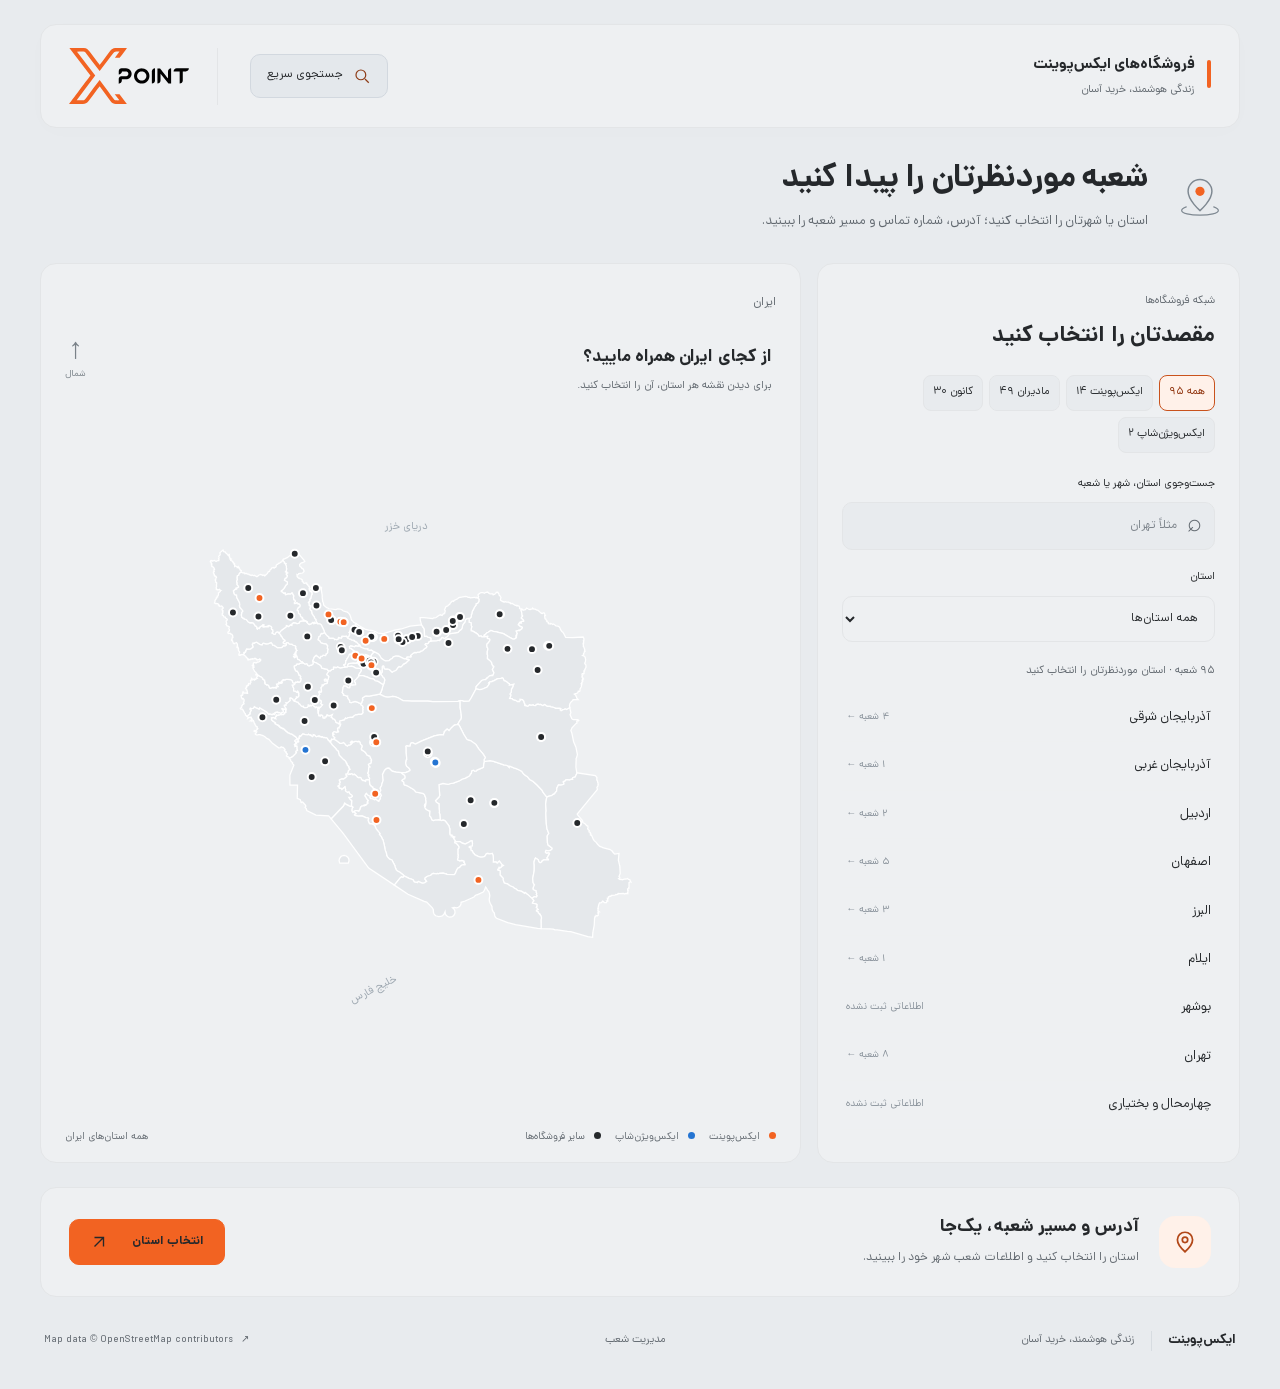
==== commit ac1834f9: "Add compact header search gray theme and GitHub-backed branch dashboard" ====
--- a/index.html
+++ b/index.html
@@ -9,12 +9,13 @@
   <meta property="og:description" content="استان را انتخاب کنید، شعبه را پیدا کنید و مسیر را ببینید.">
   <link rel="icon" href="assets/xpoint.svg" type="image/svg+xml">
   <link rel="preload" href="assets/Dana-Regular.woff2" as="font" type="font/woff2" crossorigin>
-  <link rel="stylesheet" href="style.css?v=13"><script src="app.js?v=13" defer></script>
+  <link rel="stylesheet" href="style.css?v=22"><script src="app.js?v=22" defer></script>
 </head>
 <body>
   <a class="skip" href="#locator">رفتن به نقشه شعب</a>
-  <header class="header wrap"><div class="header-title"><strong>فروشگاه‌های ایکس‌پوینت</strong><span>زندگی هوشمند، خرید آسان</span></div><a class="header-link" href="#locator"><svg aria-hidden="true" viewBox="0 0 24 24" width="18" height="18" fill="none" stroke="currentColor" stroke-width="1.6"><path d="M19 10c0 5-7 11-7 11S5 15 5 10a7 7 0 1 1 14 0Z"/><circle cx="12" cy="10" r="2.5"/></svg> پیدا کردن شعبه <span aria-hidden="true">↙</span></a><a class="brand" href="#" aria-label="ایکس‌پوینت؛ نقشه ایران"><img src="assets/xpoint.svg" alt="X.point" width="120" height="57"></a></header>
+  <header class="header wrap"><div class="header-title"><strong>فروشگاه‌های ایکس‌پوینت</strong><span>زندگی هوشمند، خرید آسان</span></div><details class="header-search" id="header-search"><summary><svg aria-hidden="true" width="18" height="18" viewBox="0 0 24 24" fill="none" stroke="currentColor" stroke-width="1.6"><circle cx="10.5" cy="10.5" r="6.5"/><path d="m16 16 5 5"/></svg><span>جستجوی سریع</span></summary><form class="top-search" id="top-search-form" role="search" aria-label="جست‌وجوی شعب"><label for="top-search">کدام شعبه را پیدا کنیم؟</label><div class="top-search-field"><svg aria-hidden="true" width="22" height="22" viewBox="0 0 24 24" fill="none" stroke="currentColor" stroke-width="1.6"><circle cx="10.5" cy="10.5" r="6.5"/><path d="m16 16 5 5"/></svg><input id="top-search" type="search" placeholder="نام شعبه، شهر، استان یا آدرس…" autocomplete="off"><button id="top-clear" type="button" aria-label="پاک کردن جست‌وجوی بالا" hidden>×</button></div><button class="top-search-submit" type="submit">جست‌وجوی شعبه <span aria-hidden="true">↙</span></button></form></details><a class="brand" href="#" aria-label="ایکس‌پوینت؛ نقشه ایران"><img src="assets/xpoint.svg" alt="X.point" width="120" height="57"></a></header>
   <main class="wrap">
+
     <section class="locator-intro" aria-labelledby="page-title"><div class="intro-symbol" aria-hidden="true"><svg viewBox="0 0 48 48" fill="none"><path d="M37 20c0 10-13 21-13 21S11 30 11 20a13 13 0 1 1 26 0Z" stroke="currentColor" stroke-width="1.6"/><circle cx="24" cy="20" r="5" fill="#f26322"/><path d="M9 37c-3 1-5 2-5 4 0 3 9 5 20 5s20-2 20-5c0-2-2-3-5-4" stroke="currentColor" stroke-width="1.3" stroke-linecap="round"/></svg></div><div><h1 id="page-title">شعبه موردنظرتان را پیدا کنید</h1><p>استان یا شهرتان را انتخاب کنید؛ آدرس، شماره تماس و مسیر شعبه را ببینید.</p></div></section>
     <section id="locator" class="locator" aria-label="پیدا کردن شعب ایکس‌پوینت">
       <div class="map-panel"><div class="map-top"><nav aria-label="مسیر نقشه"><button id="home" class="crumb" type="button">ایران</button><span id="province-crumb"></span></nav><button id="reset" type="button" class="text-button" hidden>بازگشت به نقشه ایران ↗</button></div><div class="map-heading"><h2 id="map-title">از کجای ایران همراه مایید؟</h2><p id="map-subtitle">برای دیدن نقشه هر استان، آن را انتخاب کنید.</p></div><div class="map-stage" id="map-stage"><svg id="map" viewBox="0 0 800 620" role="group" aria-label="نقشه تعاملی استان‌های ایران"><g id="regions"></g><g id="pins"></g></svg><div class="map-loading" id="map-loading" role="status">در حال آماده‌سازی نقشه…</div><div class="map-tooltip" id="tooltip" aria-hidden="true"></div><span class="sea caspian" id="caspian">دریای خزر</span><span class="sea gulf" id="gulf">خلیج فارس</span><div class="compass" aria-hidden="true">↑<small>شمال</small></div></div><div class="map-bottom"><div class="map-legend"><span><i class="legend-dot"></i> ایکس‌پوینت</span><span><i class="legend-dot xvision"></i> ایکس‌ویژن‌شاپ</span><span><i class="legend-dot other"></i> سایر فروشگاه‌ها</span></div><span id="map-caption">همه استان‌های ایران</span></div></div>
@@ -22,6 +23,6 @@
     </section>
     <section class="branch-guide" aria-labelledby="guide-title"><div class="guide-symbol" aria-hidden="true"><svg width="26" height="26" viewBox="0 0 24 24" fill="none" stroke="currentColor" stroke-width="1.6"><path d="M19 10c0 5-7 11-7 11S5 15 5 10a7 7 0 1 1 14 0Z"/><circle cx="12" cy="10" r="2.5"/></svg></div><div class="guide-copy"><h2 id="guide-title">آدرس و مسیر شعبه، یک‌جا</h2><p>استان را انتخاب کنید و اطلاعات شعب شهر خود را ببینید.</p></div><a class="guide-action" href="#locator">انتخاب استان <svg aria-hidden="true" width="18" height="18" viewBox="0 0 24 24" fill="none" stroke="currentColor" stroke-width="1.8"><path d="M6 18 18 6M6 6h12v12"/></svg></a></section>
   </main>
-  <footer class="wrap site-footer"><div class="footer-identity"><strong>ایکس‌پوینت</strong><span>زندگی هوشمند، خرید آسان</span></div><a class="map-credit" href="https://www.openstreetmap.org/copyright" target="_blank" rel="noopener noreferrer" lang="en" dir="ltr">Map data © OpenStreetMap contributors <span aria-hidden="true">↗</span></a></footer>
+  <footer class="wrap site-footer"><div class="footer-identity"><strong>ایکس‌پوینت</strong><span>زندگی هوشمند، خرید آسان</span></div><a class="admin-entry" href="admin.html">مدیریت شعب</a><a class="map-credit" href="https://www.openstreetmap.org/copyright" target="_blank" rel="noopener noreferrer" lang="en" dir="ltr">Map data © OpenStreetMap contributors <span aria-hidden="true">↗</span></a></footer>
   <noscript><p class="noscript">برای استفاده از نقشه تعاملی، جاوااسکریپت مرورگر را فعال کنید.</p></noscript>
 </body></html>
--- a/style.css
+++ b/style.css
@@ -1,9 +1,9 @@
 @font-face{font-family:Dana;src:url('assets/Dana-Regular.woff2') format('woff2');font-weight:400;font-display:swap}@font-face{font-family:Dana;src:url('assets/Dana-Bold.woff2') format('woff2');font-weight:700;font-display:swap}
 .branch-photo{display:block;position:relative;margin:12px 0 14px;border:1px solid var(--line);border-radius:10px;background:#f7f8f9;overflow:hidden}.branch-photo img{display:block;width:100%;height:190px;object-fit:contain}.branch-photo>span{position:absolute;bottom:8px;left:8px;border:1px solid #e1e4e8;border-radius:6px;background:#fffffff2;color:#343a40;padding:3px 8px;font-size:10px;line-height:1.8}.branch-photo:hover{border-color:#aeb7bf}.branch-photo:hover>span{background:#fff}
-:root{--orange:#f26322;--ink:#25282b;--muted:#626970;--field:#f4f5f6;--line:#e3e5e7;--white:#fff;--soft:#fff1e9}*{box-sizing:border-box}html{scroll-behavior:smooth;scroll-padding-top:24px}body{margin:0;background:var(--field);color:var(--ink);font-family:Dana,Tahoma,sans-serif;line-height:1.8}button,input,select{font:inherit}button,a,select{-webkit-tap-highlight-color:transparent}button,a{touch-action:manipulation}button{cursor:pointer}a{color:inherit;text-decoration:none}button{color:inherit}button:focus-visible,a:focus-visible,input:focus-visible,select:focus-visible,[role=button]:focus-visible{outline:3px solid #ad3d0b;outline-offset:4px}button[hidden],[hidden]{display:none!important}.wrap{width:min(1280px,calc(100% - 80px));margin-inline:auto}.header{display:grid;grid-template-columns:minmax(0,1fr) auto auto;align-items:center;gap:32px;min-height:104px;padding:20px 28px;margin-top:24px;border:1px solid var(--line);border-radius:16px;background:#fff;box-shadow:0 4px 24px #25282b03}.brand{display:flex;align-items:center;justify-content:center;padding-right:28px;border-right:1px solid var(--line)}.brand img{object-fit:contain}.header-title{font-size:15px;line-height:1.8;position:relative;padding-right:16px}.header-title:before{content:"";position:absolute;right:0;top:8px;width:4px;height:28px;background:var(--orange);border-radius:4px}.header-title strong{display:block;font-weight:700}.header-title span{display:block;font-size:11px;color:var(--muted);margin-top:2px}.header-link{display:flex;align-items:center;gap:10px;min-height:44px;padding:8px 16px;border-radius:10px;background:#f6f7f8;border:1px solid var(--line);font-size:12px;transition:background .18s,border-color .18s}.header-link:hover{background:var(--soft);border-color:#f3c4ad}.header-link>svg{color:#9c3d13}.header-link span{color:#b84512;margin-right:12px;font-size:20px}.eyebrow{font-size:12px;color:var(--muted);margin:0 0 16px;display:flex;align-items:center;gap:8px}.eyebrow span{width:7px;height:7px;background:var(--orange);border-radius:50%}.locator{display:grid;grid-template-columns:minmax(0,1.8fr) minmax(320px,1fr);direction:ltr;gap:16px;align-items:stretch;scroll-margin-top:20px}.map-panel,.results{direction:rtl;border-radius:16px;background:var(--white);border:1px solid var(--line);overflow:hidden}.map-panel{padding:24px 24px 0;position:relative;display:flex;flex-direction:column;min-height:620px}.map-top{display:flex;justify-content:space-between;align-items:center;min-height:32px;font-size:12px}.crumb{border:0;background:none;padding:0;color:var(--muted)}#province-crumb{font-size:12px}#province-crumb:empty{display:none}#province-crumb:not(:empty):before{content:' / ';padding:0 10px;color:#9b9fa4}.text-button{border:0;background:none;font-size:11px;color:#a64215;padding:4px}.map-heading{position:absolute;top:79px;right:28px;z-index:1;pointer-events:none}.map-heading h2{font-size:17px;margin:0 0 4px}.map-heading p{font-size:11px;color:var(--muted);margin:0}.map-stage{position:relative;flex:1;min-height:480px;display:flex;align-items:center;justify-content:center;background:radial-gradient(ellipse at center,#f7f8f9,white 70%)}#map{width:100%;height:490px;overflow:visible}.region{fill:#e5e8eb;stroke:#fff;stroke-width:1.25;vector-effect:non-scaling-stroke;cursor:pointer;transition:fill .18s}.region:hover,.region:focus-visible{fill:#d7dce1;outline:none;stroke:#65717d;stroke-width:2}.region.selected{fill:#e5e8eb;stroke:#fff}.region.dim{fill:#f1f2f3;cursor:pointer}.map-tooltip{position:absolute;pointer-events:none;padding:5px 13px;background:#25282b;color:#fff;border-radius:8px;font-size:12px;opacity:0;z-index:4;transform:translate(-50%,-120%)}.map-tooltip.visible{opacity:1}.sea{position:absolute;color:#9da7b0;font-size:11px;pointer-events:none}.caspian{top:25%;left:45%}.gulf{bottom:14%;left:40%;transform:rotate(-27deg)}.compass{position:absolute;left:0;top:16px;font-size:29px;color:#7a8289;line-height:1.2;text-align:center}.compass small{display:block;font-size:9px}.map-bottom{border-top:1px solid #eef0f1;display:flex;align-items:center;justify-content:space-between;gap:12px;font-size:10px;color:var(--muted);min-height:50px}.legend-dot{display:inline-block;width:7px;height:7px;background:var(--orange);border-radius:50%;margin-left:6px}.legend-dot.other{background:#25282b}.legend-dot.xvision{background:#2474d2}.map-legend{display:flex;gap:14px;flex-wrap:wrap}.map-bottom{flex-wrap:wrap;padding:10px 0}.map-loading{position:absolute;font-size:13px;color:var(--muted)}.results{padding:28px 24px;display:flex;flex-direction:column}.results-head .eyebrow{font-size:11px;margin-bottom:8px}.results-head h2{font-size:22px;line-height:1.6;margin:0 0 24px}.search-label{font-size:11px;display:block;margin-bottom:8px}.search-box{display:flex;align-items:center;background:#f7f8f9;border:1px solid var(--line);border-radius:10px;padding:0 12px;margin-bottom:18px;height:48px;gap:8px}.search-box>span{font-size:25px;color:var(--muted)}input{border:0;background:none;width:100%;min-width:0;font-size:12px;outline-offset:0}input::placeholder{color:#7d848b}input::-webkit-search-cancel-button{display:none}.search-box button{background:none;border:0;font-size:22px}select{width:100%;height:46px;background:white;border:1px solid var(--line);border-radius:10px;padding:0 12px;font-size:12px;color:var(--ink)}.status{font-size:11px;color:var(--muted);margin:20px 0 12px}.result-list{max-height:380px;overflow-y:auto;scrollbar-width:thin;min-height:130px}.province-option{display:flex;align-items:center;justify-content:space-between;width:100%;background:none;border:0;border-bottom:1px solid #eef0f1;padding:12px 4px;text-align:right;font-size:13px;gap:10px}.province-option:hover{color:#b64410;background:#fff8f4}.province-option span{font-size:18px;color:#879099}.empty{border:1px dashed #d9dde1;border-radius:12px;padding:24px 16px;text-align:center;background:#fafbfc}.empty .empty-icon{font-size:29px;color:#8b939b}.empty h3{font-size:14px;margin:8px 0}.empty p{font-size:12px;color:var(--muted);margin:0}.branch-card{padding:16px;border:1px solid var(--line);border-radius:12px;margin-bottom:12px;cursor:pointer}.branch-card.active{border-color:var(--orange);background:#fffaf7}.branch-card h3{font-size:15px;margin:0 0 8px}.branch-card p{font-size:12px;margin:6px 0;color:var(--muted)}.branch-city{font-size:10px;color:#a83e0d}.branch-actions{display:flex;gap:8px;margin-top:16px;flex-wrap:wrap}.branch-actions a{font-size:11px;padding:8px 12px;background:#f3f4f5;border-radius:8px}.branch-actions a.primary{background:var(--orange);color:#181818;font-weight:700}.pin{cursor:pointer;stroke:white;stroke-width:2;vector-effect:non-scaling-stroke;fill:#25282b}.pin[data-store-category="xpoint"]{fill:var(--orange)}.pin[data-store-category="xvision"]{fill:#2474d2}.pin.active{stroke:#59636c;stroke-width:3}.pin:hover,.pin:focus-visible{stroke:#59636c;stroke-width:3;outline:none}.skip{position:fixed;top:-100px;right:16px;z-index:10;background:white;padding:10px}.skip:focus{top:10px}.noscript{padding:24px;text-align:center}.error-message{padding:24px;font-size:13px}.retry{display:block;margin:12px auto;padding:8px 18px;border:1px solid var(--line);border-radius:8px;background:white}
+:root{--orange:#f26322;--ink:#25282b;--muted:#626970;--field:#e8ebee;--line:#e3e5e7;--white:#eef0f2;--soft:#fff1e9}*{box-sizing:border-box}html{scroll-behavior:smooth;scroll-padding-top:24px}body{margin:0;background:var(--field);color:var(--ink);font-family:Dana,Tahoma,sans-serif;line-height:1.8}button,input,select{font:inherit}button,a,select{-webkit-tap-highlight-color:transparent}button,a{touch-action:manipulation}button{cursor:pointer}a{color:inherit;text-decoration:none}button{color:inherit}button:focus-visible,a:focus-visible,input:focus-visible,select:focus-visible,[role=button]:focus-visible{outline:3px solid #ad3d0b;outline-offset:4px}button[hidden],[hidden]{display:none!important}.wrap{width:min(1280px,calc(100% - 80px));margin-inline:auto}.header{display:grid;grid-template-columns:minmax(0,1fr) auto auto;align-items:center;gap:32px;min-height:104px;padding:20px 28px;margin-top:24px;border:1px solid var(--line);border-radius:16px;background:var(--white);box-shadow:0 4px 24px #25282b03}.brand{display:flex;align-items:center;justify-content:center;padding-right:28px;border-right:1px solid var(--line)}.brand img{object-fit:contain}.header-title{font-size:15px;line-height:1.8;position:relative;padding-right:16px}.header-title:before{content:"";position:absolute;right:0;top:8px;width:4px;height:28px;background:var(--orange);border-radius:4px}.header-title strong{display:block;font-weight:700}.header-title span{display:block;font-size:11px;color:var(--muted);margin-top:2px}.header-link{display:flex;align-items:center;gap:10px;min-height:44px;padding:8px 16px;border-radius:10px;background:#f6f7f8;border:1px solid var(--line);font-size:12px;transition:background .18s,border-color .18s}.header-link:hover{background:var(--soft);border-color:#f3c4ad}.header-link>svg{color:#9c3d13}.header-link span{color:#b84512;margin-right:12px;font-size:20px}.eyebrow{font-size:12px;color:var(--muted);margin:0 0 16px;display:flex;align-items:center;gap:8px}.eyebrow span{width:7px;height:7px;background:var(--orange);border-radius:50%}.locator{display:grid;grid-template-columns:minmax(0,1.8fr) minmax(320px,1fr);direction:ltr;gap:16px;align-items:stretch;scroll-margin-top:20px}.map-panel,.results{direction:rtl;border-radius:16px;background:var(--white);border:1px solid var(--line);overflow:hidden}.map-panel{padding:24px 24px 0;position:relative;display:flex;flex-direction:column;min-height:620px}.map-top{display:flex;justify-content:space-between;align-items:center;min-height:32px;font-size:12px}.crumb{border:0;background:none;padding:0;color:var(--muted)}#province-crumb{font-size:12px}#province-crumb:empty{display:none}#province-crumb:not(:empty):before{content:' / ';padding:0 10px;color:#9b9fa4}.text-button{border:0;background:none;font-size:11px;color:#a64215;padding:4px}.map-heading{position:absolute;top:79px;right:28px;z-index:1;pointer-events:none}.map-heading h2{font-size:17px;margin:0 0 4px}.map-heading p{font-size:11px;color:var(--muted);margin:0}.map-stage{position:relative;flex:1;min-height:480px;display:flex;align-items:center;justify-content:center;background:radial-gradient(ellipse at center,#eef0f2,#eef0f2 70%)}#map{width:100%;height:490px;overflow:visible}.region{fill:#e5e8eb;stroke:#fff;stroke-width:1.25;vector-effect:non-scaling-stroke;cursor:pointer;transition:fill .18s}.region:hover,.region:focus-visible{fill:#d7dce1;outline:none;stroke:#65717d;stroke-width:2}.region.selected{fill:#e5e8eb;stroke:#fff}.region.dim{fill:#f1f2f3;cursor:pointer}.map-tooltip{position:absolute;pointer-events:none;padding:5px 13px;background:#25282b;color:#fff;border-radius:8px;font-size:12px;opacity:0;z-index:4;transform:translate(-50%,-120%)}.map-tooltip.visible{opacity:1}.sea{position:absolute;color:#9da7b0;font-size:11px;pointer-events:none}.caspian{top:25%;left:45%}.gulf{bottom:14%;left:40%;transform:rotate(-27deg)}.compass{position:absolute;left:0;top:16px;font-size:29px;color:#7a8289;line-height:1.2;text-align:center}.compass small{display:block;font-size:9px}.map-bottom{border-top:1px solid #eef0f1;display:flex;align-items:center;justify-content:space-between;gap:12px;font-size:10px;color:var(--muted);min-height:50px}.legend-dot{display:inline-block;width:7px;height:7px;background:var(--orange);border-radius:50%;margin-left:6px}.legend-dot.other{background:#25282b}.legend-dot.xvision{background:#2474d2}.map-legend{display:flex;gap:14px;flex-wrap:wrap}.map-bottom{flex-wrap:wrap;padding:10px 0}.map-loading{position:absolute;font-size:13px;color:var(--muted)}.results{padding:28px 24px;display:flex;flex-direction:column}.results-head .eyebrow{font-size:11px;margin-bottom:8px}.results-head h2{font-size:22px;line-height:1.6;margin:0 0 24px}.search-label{font-size:11px;display:block;margin-bottom:8px}.search-box{display:flex;align-items:center;background:#f7f8f9;border:1px solid var(--line);border-radius:10px;padding:0 12px;margin-bottom:18px;height:48px;gap:8px}.search-box>span{font-size:25px;color:var(--muted)}input{border:0;background:none;width:100%;min-width:0;font-size:12px;outline-offset:0}input::placeholder{color:#7d848b}input::-webkit-search-cancel-button{display:none}.search-box button{background:none;border:0;font-size:22px}select{width:100%;height:46px;background:var(--white);border:1px solid var(--line);border-radius:10px;padding:0 12px;font-size:12px;color:var(--ink)}.status{font-size:11px;color:var(--muted);margin:20px 0 12px}.result-list{max-height:380px;overflow-y:auto;scrollbar-width:thin;min-height:130px}.province-option{display:flex;align-items:center;justify-content:space-between;width:100%;background:none;border:0;border-bottom:1px solid #eef0f1;padding:12px 4px;text-align:right;font-size:13px;gap:10px}.province-option:hover{color:#b64410;background:#fff8f4}.province-option span{font-size:18px;color:#879099}.empty{border:1px dashed #d9dde1;border-radius:12px;padding:24px 16px;text-align:center;background:#fafbfc}.empty .empty-icon{font-size:29px;color:#8b939b}.empty h3{font-size:14px;margin:8px 0}.empty p{font-size:12px;color:var(--muted);margin:0}.branch-card{padding:16px;border:1px solid var(--line);border-radius:12px;margin-bottom:12px;cursor:pointer}.branch-card.active{border-color:var(--orange);background:#fffaf7}.branch-card h3{font-size:15px;margin:0 0 8px}.branch-card p{font-size:12px;margin:6px 0;color:var(--muted)}.branch-city{font-size:10px;color:#a83e0d}.branch-actions{display:flex;gap:8px;margin-top:16px;flex-wrap:wrap}.branch-actions a{font-size:11px;padding:8px 12px;background:#f3f4f5;border-radius:8px}.branch-actions a.primary{background:var(--orange);color:#181818;font-weight:700}.pin{cursor:pointer;stroke:white;stroke-width:2;vector-effect:non-scaling-stroke;fill:#25282b}.pin[data-store-category="xpoint"]{fill:var(--orange)}.pin[data-store-category="xvision"]{fill:#2474d2}.pin.active{stroke:#59636c;stroke-width:3}.pin:hover,.pin:focus-visible{stroke:#59636c;stroke-width:3;outline:none}.skip{position:fixed;top:-100px;right:16px;z-index:10;background:var(--white);padding:10px}.skip:focus{top:10px}.noscript{padding:24px;text-align:center}.error-message{padding:24px;font-size:13px}.retry{display:block;margin:12px auto;padding:8px 18px;border:1px solid var(--line);border-radius:8px;background:var(--white)}
 @media(min-width:1500px){}@media(max-width:1000px){.wrap{width:calc(100% - 40px)}.locator{grid-template-columns:minmax(0,1.4fr) minmax(290px,1fr)}.map-panel{padding:20px 16px 0}.map-heading{right:20px}.results{padding:24px 18px}}@media(max-width:740px){.wrap{width:calc(100% - 32px)}.header{grid-template-columns:minmax(0,1fr) auto;min-height:88px;gap:16px;padding:16px;margin-top:16px;border-radius:14px}.brand{padding-right:16px}.brand img{width:96px;height:46px}.header-title{font-size:12px;padding-right:0}.header-title:before{display:none}.header-title span{font-size:10px}.header-link{display:none}.eyebrow{margin-bottom:12px}.locator{grid-template-columns:1fr;gap:16px}.map-panel{min-height:455px}.map-stage{min-height:340px}#map{height:345px}.map-heading{top:64px}.map-heading h2{font-size:14px}.map-heading p{font-size:10px}.map-bottom{min-height:44px}.compass{top:54px;font-size:24px}.results{padding:24px}.results-head h2{font-size:20px;margin-bottom:18px}.result-list{max-height:280px}.sea{font-size:9px}}
 @media(prefers-reduced-motion:reduce){html{scroll-behavior:auto}*,*:before,*:after{transition:none!important;animation:none!important}}
-.category-filters{display:flex;flex-wrap:wrap;gap:6px;margin:-4px 0 22px}.category-filters button{border:1px solid var(--line);background:#f7f8f9;border-radius:8px;padding:6px 9px;font-size:11px;min-height:36px}.category-filters button[aria-pressed=true]{border-color:#c9521c;background:var(--soft);color:#8e3009}.branch-meta{display:flex;justify-content:space-between;gap:8px;align-items:center;margin-bottom:8px}.category-badge{font-size:10px;background:#eff1f3;padding:2px 8px;border-radius:6px}.branch-card .branch-status{color:#8f390e;background:#fff1e9;border-radius:6px;padding:6px 8px;font-size:11px}.branch-card .location-note{font-size:10px;color:#626970}.phone-number{white-space:pre-line;text-align:right;unicode-bidi:plaintext}.copy-address{border:1px solid var(--line);background:white;border-radius:8px;padding:8px 10px;font-size:11px}.province-option span{font-size:10px}.result-list{max-height:440px}.branch-actions a,.branch-actions button{min-height:40px;display:inline-flex;align-items:center}
+.category-filters{display:flex;flex-wrap:wrap;gap:6px;margin:-4px 0 22px}.category-filters button{border:1px solid var(--line);background:#f7f8f9;border-radius:8px;padding:6px 9px;font-size:11px;min-height:36px}.category-filters button[aria-pressed=true]{border-color:#c9521c;background:var(--soft);color:#8e3009}.branch-meta{display:flex;justify-content:space-between;gap:8px;align-items:center;margin-bottom:8px}.category-badge{font-size:10px;background:#eff1f3;padding:2px 8px;border-radius:6px}.branch-card .branch-status{color:#8f390e;background:#fff1e9;border-radius:6px;padding:6px 8px;font-size:11px}.branch-card .location-note{font-size:10px;color:#626970}.phone-number{white-space:pre-line;text-align:right;unicode-bidi:plaintext}.copy-address{border:1px solid var(--line);background:var(--white);border-radius:8px;padding:8px 10px;font-size:11px}.province-option span{font-size:10px}.result-list{max-height:440px}.branch-actions a,.branch-actions button{min-height:40px;display:inline-flex;align-items:center}
 @media(max-width:740px){.result-list{max-height:460px}}
 
 .locator-intro{display:flex;align-items:center;gap:20px;padding:36px 8px 28px}.intro-symbol{width:64px;height:72px;display:grid;place-items:center;flex-shrink:0;color:#7e8891}.intro-symbol svg{width:44px;height:48px}.locator-intro h1{font-size:32px;line-height:1.5;letter-spacing:-.6px;margin:0 0 6px;font-weight:700}.locator-intro p{font-size:13px;color:var(--muted);margin:0;line-height:1.9}
@@ -11,3 +11,9 @@
 
 .branch-guide{display:grid;grid-template-columns:52px minmax(0,1fr) auto;align-items:center;gap:20px;margin-top:24px;padding:26px 28px;border:1px solid var(--line);border-radius:16px;background:#fff}.guide-symbol{height:52px;width:52px;display:grid;place-items:center;background:var(--soft);border-radius:16px;color:#b24717}.guide-copy h2{font-size:18px;line-height:1.6;margin:0 0 4px;font-weight:700}.guide-copy p{font-size:12px;color:var(--muted);margin:0;line-height:1.9}.guide-action{display:inline-flex;align-items:center;justify-content:center;gap:24px;min-height:46px;background:var(--orange);border:1px solid var(--orange);border-radius:10px;padding:10px 20px;font-size:12px;font-weight:700;color:#25282b;white-space:nowrap;transition:background .18s}.guide-action:hover{background:#eb5919}.site-footer{display:flex;align-items:center;justify-content:space-between;gap:24px;padding:24px 4px 28px}.footer-identity{display:flex;align-items:center;gap:16px}.footer-identity strong{font-size:13px;line-height:1.8}.footer-identity>span{border-right:1px solid #d7dce1;padding-right:16px;font-size:11px;color:var(--muted)}.map-credit{display:inline-flex;align-items:center;gap:8px;color:var(--muted);font-size:10px;min-height:40px}.map-credit:hover{text-decoration:underline;text-underline-offset:4px}
 @media(max-width:740px){.branch-guide{grid-template-columns:40px minmax(0,1fr);gap:12px;padding:20px;margin-top:16px}.guide-symbol{width:40px;height:44px;border-radius:12px}.guide-symbol svg{width:23px;height:23px}.guide-copy h2{font-size:16px}.guide-copy p{font-size:11px}.guide-action{grid-column:1/-1;justify-content:space-between;margin-top:6px;font-size:12px;padding:10px 16px;min-height:46px}.site-footer{flex-direction:column;align-items:stretch;gap:8px;padding:24px 4px 20px}.footer-identity{gap:12px;justify-content:space-between}.footer-identity>span{border:0;padding:0;font-size:10px}.map-credit{font-size:9px;align-self:flex-end;min-height:32px}}
+.top-search{display:flex;align-items:center;gap:20px;margin-top:24px;padding:18px 22px;background:var(--white);border:1px solid #d7dce1;border-radius:16px}.top-search>label{font-size:13px;font-weight:700;white-space:nowrap}.top-search-field{display:flex;align-items:center;flex:1;gap:12px;min-width:0;border-bottom:1px solid #c8cfd6;min-height:46px}.top-search-field svg{flex:none;color:#717b85}.top-search-field input{font-size:13px;min-height:46px}.top-search-field button{border:0;background:none;font-size:24px;padding:4px 10px}.top-search-submit{display:flex;align-items:center;justify-content:space-between;gap:28px;min-height:46px;border:0;border-radius:10px;background:var(--orange);padding:10px 20px;font-size:12px;font-weight:700}.top-search-submit:hover{background:#e85a1b}.branch-card{background:#f2f3f5}.search-box,.category-filters button{background:#e8ebee}.copy-address{background:#e8ebee}.locator-intro{padding-top:28px}
+@media(max-width:740px){.top-search{flex-wrap:wrap;gap:12px;padding:16px;margin-top:16px}.top-search>label{width:100%;font-size:12px}.top-search-field{flex-basis:100%}.top-search-submit{width:100%;min-height:44px}.top-search-field input{font-size:12px}}
+.header-search{position:relative}.header-search>summary{display:flex;align-items:center;justify-content:center;gap:10px;padding:10px 16px;min-height:44px;background:#e4e8ec;border:1px solid #d2d8df;border-radius:10px;font-size:12px;cursor:pointer;list-style:none}.header-search>summary::-webkit-details-marker{display:none}.header-search>summary svg{color:#8e3c17}.header-search[open]>summary{border-color:#c35b2b;background:#f2e5de}.header-search .top-search{position:absolute;inset-inline-end:0;top:calc(100% + 14px);width:420px;z-index:12;display:grid;grid-template-columns:1fr;gap:12px;margin:0;padding:20px;box-shadow:0 12px 36px #25282b24;background:#eef0f2}.header-search .top-search>label{font-size:12px}.header-search .top-search-submit{width:100%}.header-search .top-search-field{width:100%}.header-search>summary:focus-visible{outline:3px solid #ad3d0b;outline-offset:4px}
+@media(max-width:740px){.header{grid-template-columns:minmax(0,1fr) auto auto;gap:12px}.header-search>summary{padding:9px;min-width:42px}.header-search>summary span{display:none}.header-search .top-search{position:fixed;top:110px;inset-inline:16px;width:auto;max-width:480px;justify-self:center;margin-inline:auto}.brand{padding-right:12px}.brand img{width:80px}.header-title{font-size:11px}}
+.admin-entry{font-size:11px;color:var(--muted);padding:8px 10px;white-space:nowrap}.admin-entry:hover{color:#8e3c17;text-decoration:underline}@media(max-width:740px){.admin-entry{align-self:flex-start;padding:4px 0}}
+.branch-guide{background:var(--white)}
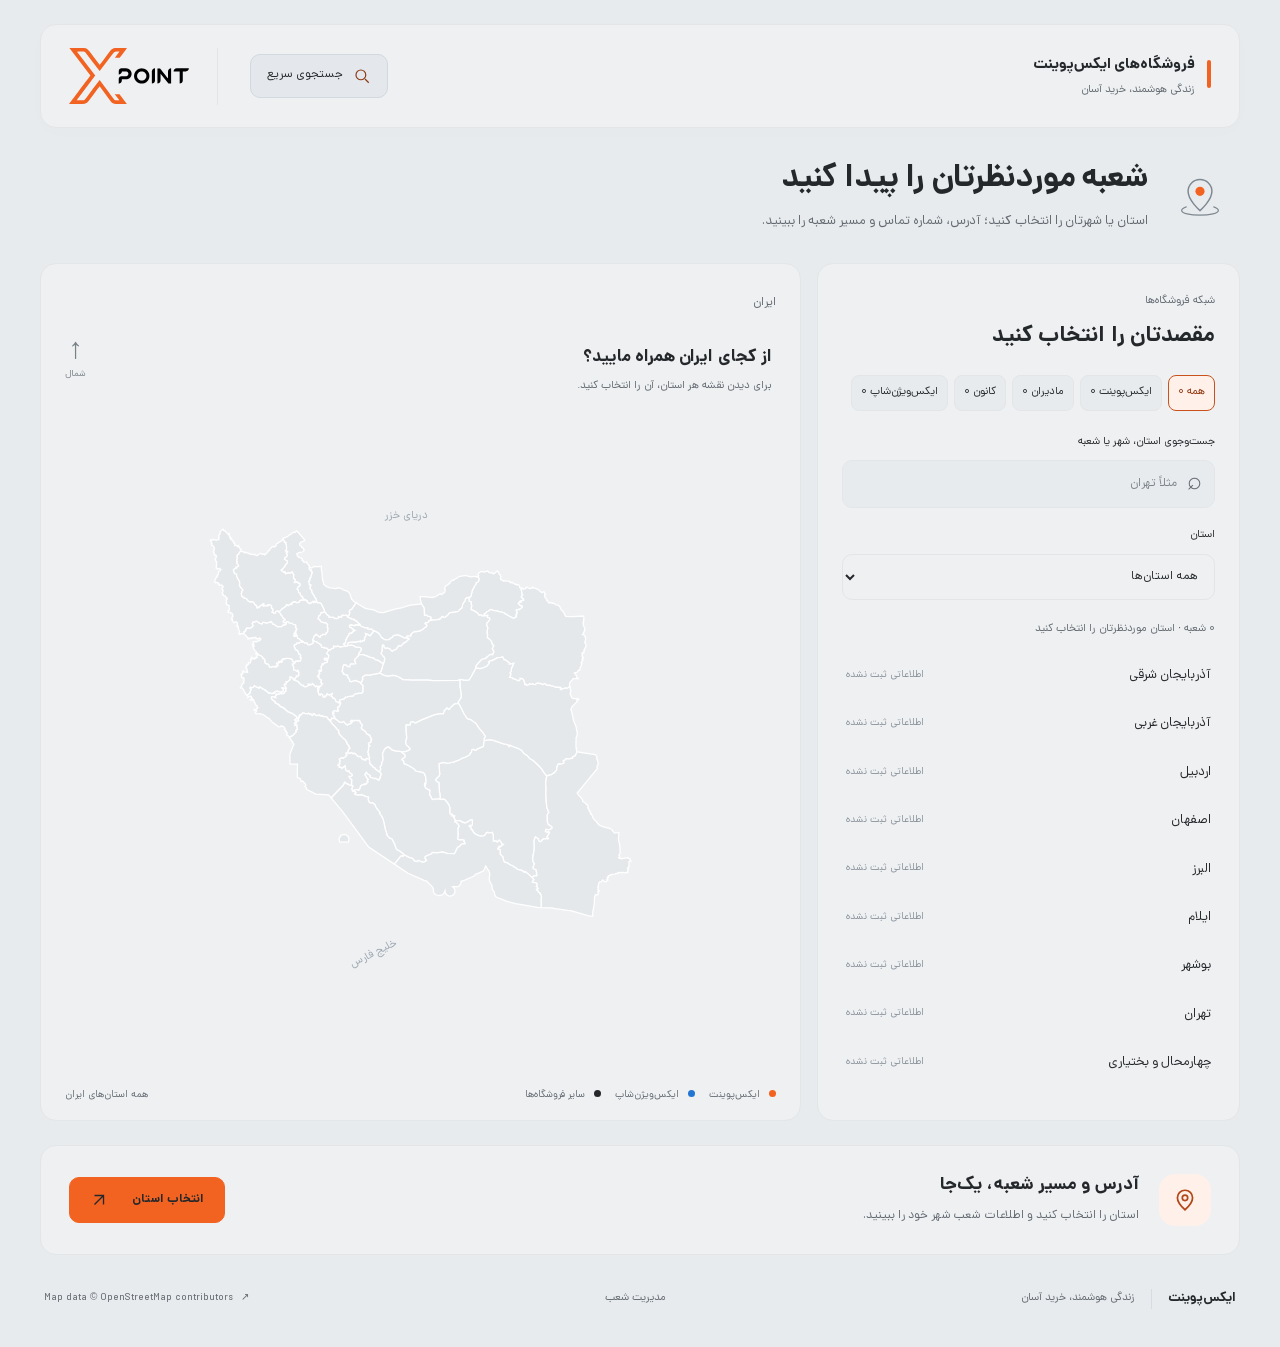
==== commit 5d09bfd9: "Replace GitHub token entry with server-side administrator login and live D1 branch storage" ====
--- a/index.html
+++ b/index.html
@@ -9,7 +9,7 @@
   <meta property="og:description" content="استان را انتخاب کنید، شعبه را پیدا کنید و مسیر را ببینید.">
   <link rel="icon" href="assets/xpoint.svg" type="image/svg+xml">
   <link rel="preload" href="assets/Dana-Regular.woff2" as="font" type="font/woff2" crossorigin>
-  <link rel="stylesheet" href="style.css?v=22"><script src="app.js?v=22" defer></script>
+  <link rel="stylesheet" href="style.css?v=24"><script src="app.js?v=24" defer></script>
 </head>
 <body>
   <a class="skip" href="#locator">رفتن به نقشه شعب</a>
